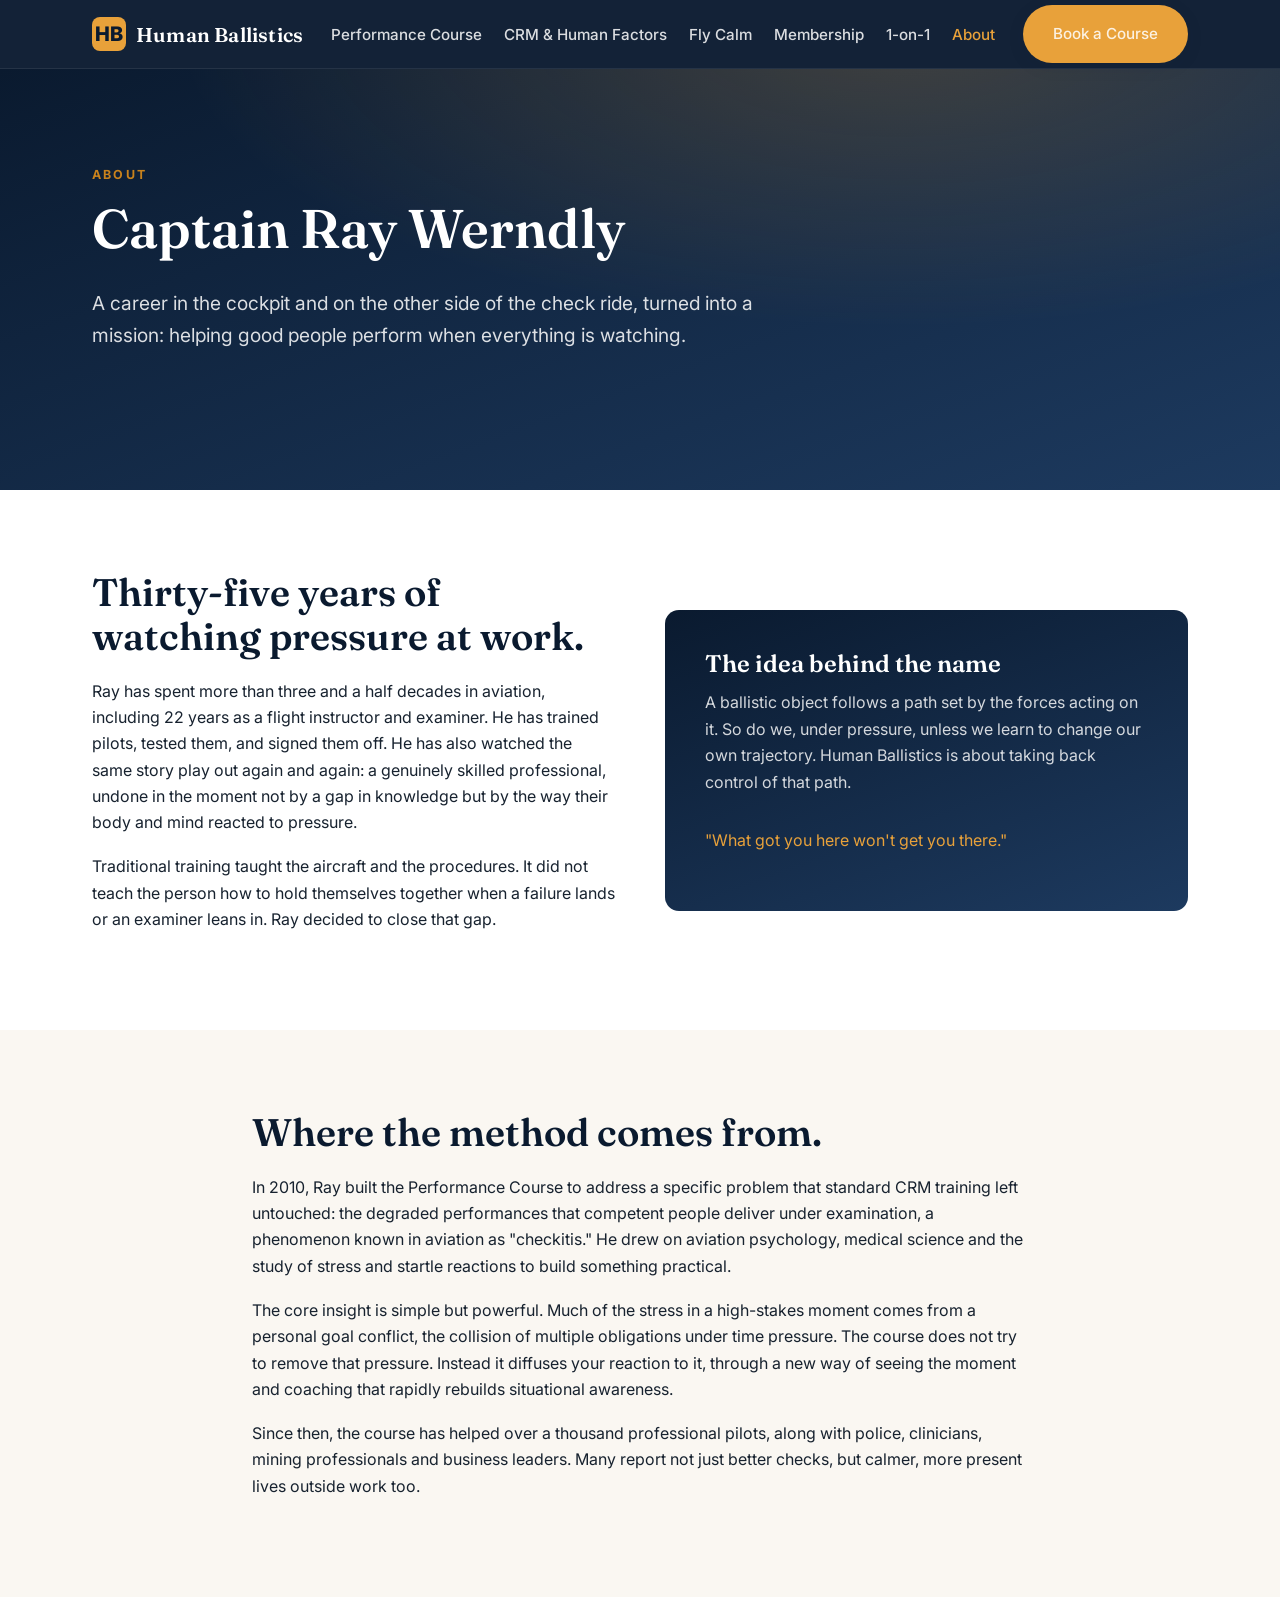
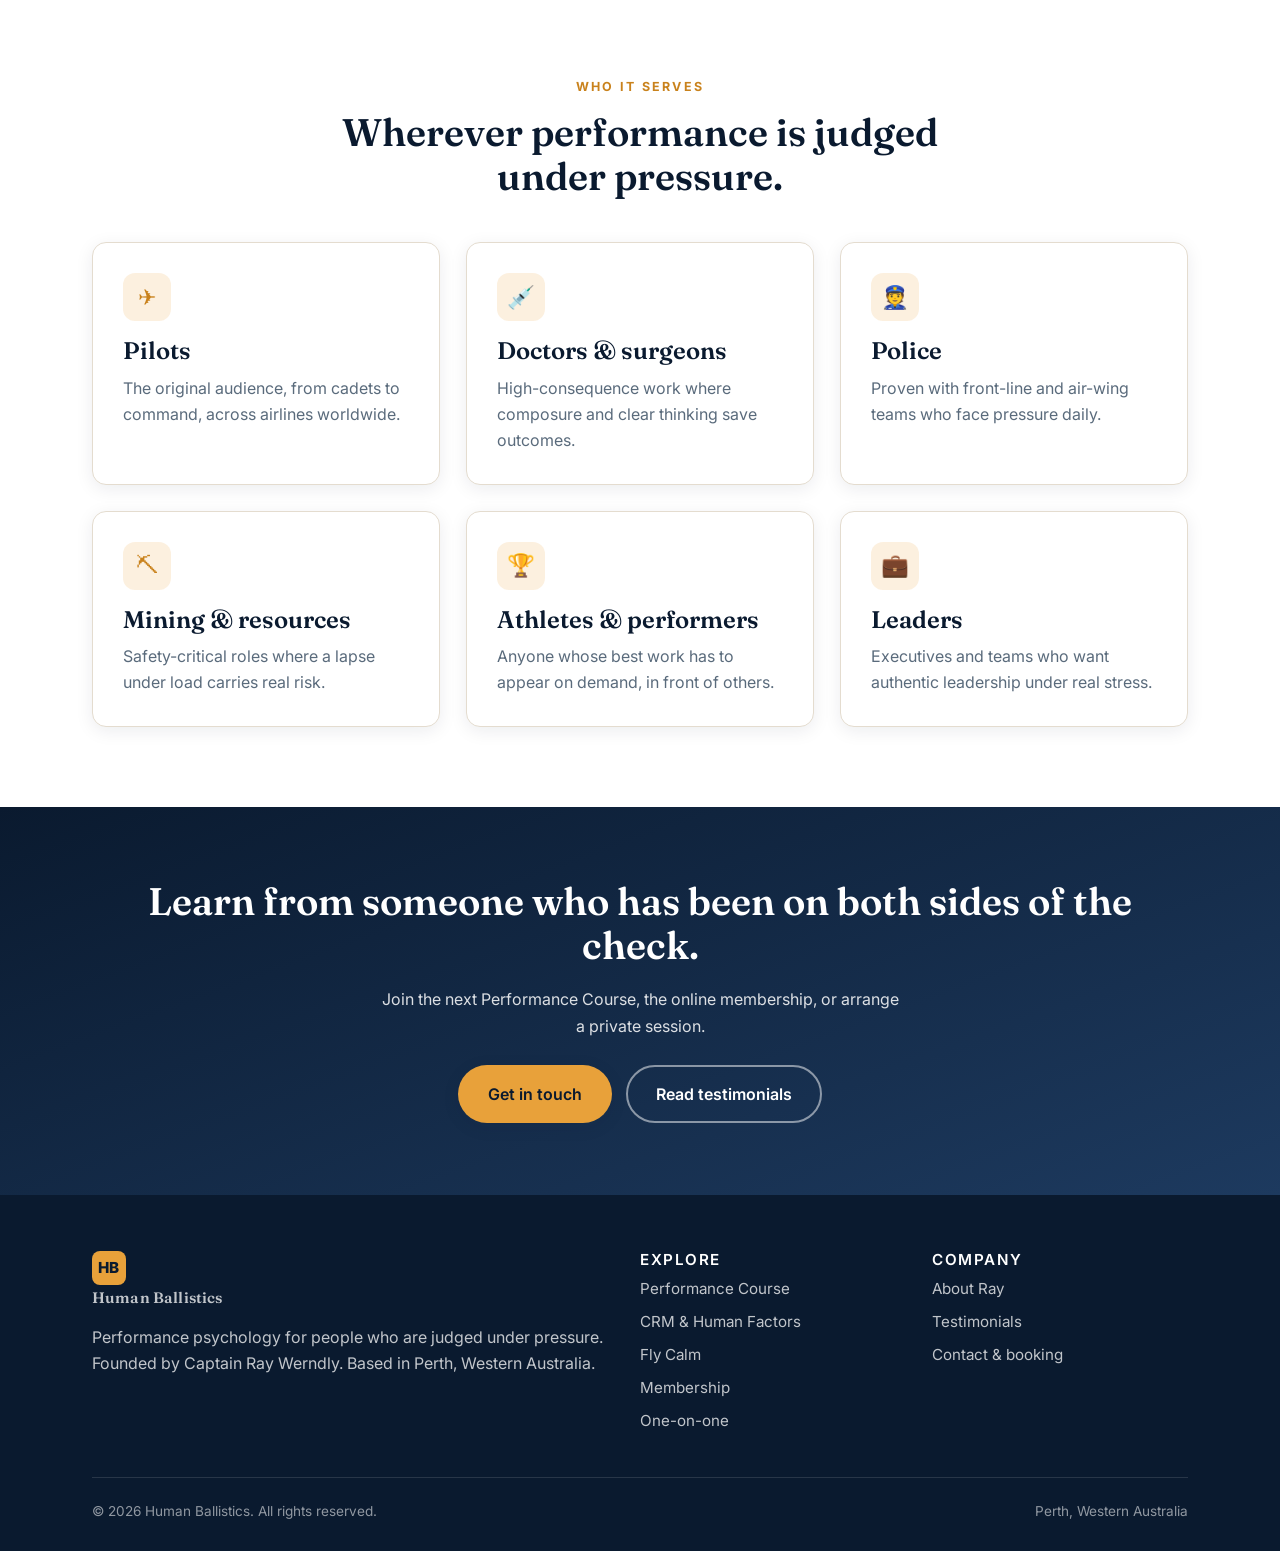
==== about.html @ 611123f1 "Human Ballistics preview site" ====
<!DOCTYPE html>
<html lang="en-AU">
<head>
  <meta charset="UTF-8">
  <meta name="viewport" content="width=device-width, initial-scale=1.0">
  <title>About Captain Ray Werndly | Human Ballistics</title>
  <meta name="description" content="Captain Ray Werndly spent 35 years in aviation, 22 as a flight instructor and examiner. In 2010 he built the Performance Course to help professionals perform under pressure.">
  <link rel="preconnect" href="https://fonts.googleapis.com">
  <link rel="preconnect" href="https://fonts.gstatic.com" crossorigin>
  <link href="https://fonts.googleapis.com/css2?family=Fraunces:opsz,wght@9..144,400;9..144,600&family=Inter:wght@400;500;600;700&display=swap" rel="stylesheet">
  <link rel="stylesheet" href="css/styles.css">
</head>
<body>

  <header class="site-header">
    <div class="container nav">
      <a class="brand" href="index.html"><span class="mark">HB</span> Human Ballistics</a>
      <button class="nav-toggle" aria-label="Menu">&#9776;</button>
      <ul class="nav-links">
        <li><a href="performance-course.html">Performance Course</a></li>
        <li><a href="crm-humanfactors.html">CRM &amp; Human Factors</a></li>
        <li><a href="fly-calm.html">Fly Calm</a></li>
        <li><a href="membership.html">Membership</a></li>
        <li><a href="one-on-one.html">1-on-1</a></li>
        <li><a class="active" href="about.html">About</a></li>
        <li class="nav-cta"><a class="btn btn-primary" href="contact.html">Book a Course</a></li>
      </ul>
    </div>
  </header>

  <section class="hero">
    <div class="container">
      <p class="eyebrow">About</p>
      <h1>Captain Ray Werndly</h1>
      <p class="lead">A career in the cockpit and on the other side of the check ride, turned into a mission: helping good people perform when everything is watching.</p>
    </div>
  </section>

  <section class="section alt">
    <div class="container split">
      <div>
        <h2>Thirty-five years of watching pressure at work.</h2>
        <p>Ray has spent more than three and a half decades in aviation, including 22 years as a flight instructor and examiner. He has trained pilots, tested them, and signed them off. He has also watched the same story play out again and again: a genuinely skilled professional, undone in the moment not by a gap in knowledge but by the way their body and mind reacted to pressure.</p>
        <p>Traditional training taught the aircraft and the procedures. It did not teach the person how to hold themselves together when a failure lands or an examiner leans in. Ray decided to close that gap.</p>
      </div>
      <div class="panel">
        <h3>The idea behind the name</h3>
        <p>A ballistic object follows a path set by the forces acting on it. So do we, under pressure, unless we learn to change our own trajectory. Human Ballistics is about taking back control of that path.</p>
        <p style="color:var(--amber);margin-top:14px">"What got you here won't get you there."</p>
      </div>
    </div>
  </section>

  <section class="section">
    <div class="container" style="max-width:820px">
      <h2>Where the method comes from.</h2>
      <p>In 2010, Ray built the Performance Course to address a specific problem that standard CRM training left untouched: the degraded performances that competent people deliver under examination, a phenomenon known in aviation as "checkitis." He drew on aviation psychology, medical science and the study of stress and startle reactions to build something practical.</p>
      <p>The core insight is simple but powerful. Much of the stress in a high-stakes moment comes from a personal goal conflict, the collision of multiple obligations under time pressure. The course does not try to remove that pressure. Instead it diffuses your reaction to it, through a new way of seeing the moment and coaching that rapidly rebuilds situational awareness.</p>
      <p>Since then, the course has helped over a thousand professional pilots, along with police, clinicians, mining professionals and business leaders. Many report not just better checks, but calmer, more present lives outside work too.</p>
    </div>
  </section>

  <section class="section alt">
    <div class="container">
      <div class="section-head center">
        <p class="eyebrow">Who it serves</p>
        <h2>Wherever performance is judged under pressure.</h2>
      </div>
      <div class="grid grid-3">
        <div class="card"><div class="icon">&#9992;</div><h3>Pilots</h3><p>The original audience, from cadets to command, across airlines worldwide.</p></div>
        <div class="card"><div class="icon">&#128137;</div><h3>Doctors &amp; surgeons</h3><p>High-consequence work where composure and clear thinking save outcomes.</p></div>
        <div class="card"><div class="icon">&#128110;</div><h3>Police</h3><p>Proven with front-line and air-wing teams who face pressure daily.</p></div>
        <div class="card"><div class="icon">&#9935;</div><h3>Mining &amp; resources</h3><p>Safety-critical roles where a lapse under load carries real risk.</p></div>
        <div class="card"><div class="icon">&#127942;</div><h3>Athletes &amp; performers</h3><p>Anyone whose best work has to appear on demand, in front of others.</p></div>
        <div class="card"><div class="icon">&#128188;</div><h3>Leaders</h3><p>Executives and teams who want authentic leadership under real stress.</p></div>
      </div>
    </div>
  </section>

  <section class="cta-band">
    <div class="container">
      <h2>Learn from someone who has been on both sides of the check.</h2>
      <p>Join the next Performance Course, the online membership, or arrange a private session.</p>
      <div class="hero-cta" style="justify-content:center">
        <a class="btn btn-primary" href="contact.html">Get in touch</a>
        <a class="btn btn-ghost" href="testimonials.html">Read testimonials</a>
      </div>
    </div>
  </section>

  <footer class="site-footer">
    <div class="container">
      <div class="footer-grid">
        <div>
          <a class="brand" href="index.html" style="margin-bottom:14px"><span class="mark">HB</span> Human Ballistics</a>
          <p>Performance psychology for people who are judged under pressure. Founded by Captain Ray Werndly. Based in Perth, Western Australia.</p>
        </div>
        <div>
          <h4>Explore</h4>
          <a href="performance-course.html">Performance Course</a>
          <a href="crm-humanfactors.html">CRM &amp; Human Factors</a>
          <a href="fly-calm.html">Fly Calm</a>
          <a href="membership.html">Membership</a>
          <a href="one-on-one.html">One-on-one</a>
        </div>
        <div>
          <h4>Company</h4>
          <a href="about.html">About Ray</a>
          <a href="testimonials.html">Testimonials</a>
          <a href="contact.html">Contact &amp; booking</a>
        </div>
      </div>
      <!-- REBRAND NOTE: when the business is renamed, replace "Human Ballistics" and the "HB" monogram everywhere, and turn the line below into: Formerly Human Ballistics (humanballistics.com). -->
      <div class="footer-bottom">
        <span>&copy; <span class="year">2026</span> Human Ballistics. All rights reserved.</span>
        <span>Perth, Western Australia</span>
      </div>
    </div>
  </footer>

  <script src="js/main.js"></script>
</body>
</html>
---- css/styles.css ----
/* =========================================================
   Human Ballistics - shared stylesheet
   Brand colours, layout, components for all pages.
   To rebrand: change the --brand values in :root below and
   the wordmark text in each page header.
   ========================================================= */

:root {
  /* Brand palette */
  --navy: #0a1a2f;
  --navy-2: #12294a;
  --slate: #1d3a5f;
  --amber: #e8a13a;
  --amber-dark: #c9821c;
  --cream: #faf7f2;
  --ink: #17222f;
  --muted: #5a6b7c;
  --line: #e4dccf;
  --white: #ffffff;

  --maxw: 1140px;
  --radius: 14px;
  --shadow: 0 10px 40px rgba(10, 26, 47, 0.10);
  --shadow-soft: 0 4px 18px rgba(10, 26, 47, 0.08);

  --font-head: "Fraunces", Georgia, "Times New Roman", serif;
  --font-body: "Inter", -apple-system, BlinkMacSystemFont, "Segoe UI", Roboto, Helvetica, Arial, sans-serif;
}

* { box-sizing: border-box; }

html { scroll-behavior: smooth; }

body {
  margin: 0;
  font-family: var(--font-body);
  color: var(--ink);
  background: var(--cream);
  line-height: 1.65;
  -webkit-font-smoothing: antialiased;
}

h1, h2, h3, h4 {
  font-family: var(--font-head);
  font-weight: 600;
  line-height: 1.15;
  color: var(--navy);
  margin: 0 0 0.5em;
}

h1 { font-size: clamp(2.1rem, 5vw, 3.4rem); }
h2 { font-size: clamp(1.6rem, 3.4vw, 2.4rem); }
h3 { font-size: clamp(1.2rem, 2.2vw, 1.5rem); }

p { margin: 0 0 1.1em; }

a { color: var(--amber-dark); text-decoration: none; }
a:hover { text-decoration: underline; }

img { max-width: 100%; display: block; }

.container {
  width: 100%;
  max-width: var(--maxw);
  margin: 0 auto;
  padding: 0 22px;
}

.eyebrow {
  text-transform: uppercase;
  letter-spacing: 0.18em;
  font-size: 0.78rem;
  font-weight: 700;
  color: var(--amber-dark);
  margin-bottom: 0.8rem;
}

/* ---------- Buttons ---------- */
.btn {
  display: inline-block;
  padding: 14px 28px;
  border-radius: 999px;
  font-weight: 600;
  font-size: 1rem;
  cursor: pointer;
  border: 2px solid transparent;
  transition: transform 0.15s ease, box-shadow 0.15s ease, background 0.15s ease;
  text-decoration: none;
}
.btn:hover { text-decoration: none; transform: translateY(-2px); }
.btn-primary { background: var(--amber); color: var(--navy); box-shadow: var(--shadow-soft); }
.btn-primary:hover { background: var(--amber-dark); color: var(--white); }
.btn-ghost { background: transparent; color: var(--white); border-color: rgba(255,255,255,0.5); }
.btn-ghost:hover { background: rgba(255,255,255,0.12); }
.btn-dark { background: var(--navy); color: var(--white); }
.btn-dark:hover { background: var(--navy-2); color: var(--white); }

/* ---------- Header / nav ---------- */
.site-header {
  position: sticky;
  top: 0;
  z-index: 50;
  background: rgba(10, 26, 47, 0.96);
  backdrop-filter: blur(8px);
  color: var(--white);
  border-bottom: 1px solid rgba(255,255,255,0.08);
}
.nav {
  display: flex;
  align-items: center;
  justify-content: space-between;
  height: 68px;
}
.brand {
  display: flex;
  align-items: center;
  gap: 10px;
  color: var(--white);
  font-family: var(--font-head);
  font-weight: 600;
  font-size: 1.25rem;
  letter-spacing: 0.01em;
}
.brand:hover { text-decoration: none; }
.brand .mark {
  width: 34px; height: 34px;
  display: grid; place-items: center;
  border-radius: 8px;
  background: var(--amber);
  color: var(--navy);
  font-weight: 800;
  font-family: var(--font-body);
}
.nav-links {
  display: flex;
  align-items: center;
  gap: 22px;
  list-style: none;
  margin: 0; padding: 0;
}
.nav-links a {
  color: rgba(255,255,255,0.85);
  font-size: 0.95rem;
  font-weight: 500;
}
.nav-links a:hover { color: var(--white); text-decoration: none; }
.nav-links a.active { color: var(--amber); }
.nav-cta { margin-left: 6px; }

.nav-toggle {
  display: none;
  background: none;
  border: 0;
  color: var(--white);
  font-size: 1.6rem;
  cursor: pointer;
}

/* ---------- Hero ---------- */
.hero {
  background:
    radial-gradient(1200px 500px at 70% -10%, rgba(232,161,58,0.22), transparent 60%),
    linear-gradient(160deg, var(--navy) 0%, var(--slate) 100%);
  color: var(--white);
  padding: 96px 0 104px;
  position: relative;
  overflow: hidden;
}
.hero h1 { color: var(--white); max-width: 15ch; }
.hero .lead {
  font-size: 1.2rem;
  color: rgba(255,255,255,0.85);
  max-width: 56ch;
  margin-bottom: 1.8em;
}
.hero-cta { display: flex; gap: 14px; flex-wrap: wrap; }
.hero-stats {
  display: flex;
  gap: 40px;
  margin-top: 56px;
  flex-wrap: wrap;
}
.hero-stats .stat strong {
  display: block;
  font-family: var(--font-head);
  font-size: 2.2rem;
  color: var(--amber);
}
.hero-stats .stat span { color: rgba(255,255,255,0.75); font-size: 0.95rem; }

/* ---------- Sections ---------- */
.section { padding: 80px 0; }
.section-tight { padding: 56px 0; }
.section.alt { background: var(--white); }
.section-head { max-width: 62ch; margin-bottom: 44px; }
.section-head.center { margin-left: auto; margin-right: auto; text-align: center; }

/* ---------- Cards / grid ---------- */
.grid { display: grid; gap: 26px; }
.grid-3 { grid-template-columns: repeat(3, 1fr); }
.grid-2 { grid-template-columns: repeat(2, 1fr); }

.card {
  background: var(--white);
  border: 1px solid var(--line);
  border-radius: var(--radius);
  padding: 30px;
  box-shadow: var(--shadow-soft);
  transition: transform 0.18s ease, box-shadow 0.18s ease;
}
.card:hover { transform: translateY(-4px); box-shadow: var(--shadow); }
.card .icon {
  width: 48px; height: 48px;
  border-radius: 12px;
  background: rgba(232,161,58,0.16);
  color: var(--amber-dark);
  display: grid; place-items: center;
  font-size: 1.4rem;
  margin-bottom: 16px;
}
.card h3 { margin-bottom: 0.4em; }
.card p { color: var(--muted); margin-bottom: 0; }

/* Price cards */
.price-card { display: flex; flex-direction: column; }
.price-card .price {
  font-family: var(--font-head);
  font-size: 2.2rem;
  color: var(--navy);
  margin: 6px 0 2px;
}
.price-card .price small { font-size: 0.9rem; color: var(--muted); font-family: var(--font-body); }
.price-card ul { list-style: none; padding: 0; margin: 18px 0 24px; }
.price-card li { padding: 7px 0 7px 28px; position: relative; color: var(--ink); }
.price-card li::before {
  content: "\2713";
  position: absolute; left: 0; top: 7px;
  color: var(--amber-dark); font-weight: 700;
}
.price-card .btn { margin-top: auto; text-align: center; }
.price-card.featured { border-color: var(--amber); box-shadow: var(--shadow); position: relative; }
.badge-pop {
  position: absolute; top: -13px; right: 22px;
  background: var(--amber); color: var(--navy);
  font-size: 0.72rem; font-weight: 700; letter-spacing: 0.08em;
  text-transform: uppercase;
  padding: 5px 12px; border-radius: 999px;
}

/* ---------- Split feature ---------- */
.split { display: grid; grid-template-columns: 1fr 1fr; gap: 50px; align-items: center; }
.split .panel {
  background: linear-gradient(160deg, var(--navy) 0%, var(--slate) 100%);
  color: var(--white); border-radius: var(--radius); padding: 40px;
  min-height: 260px; display: flex; flex-direction: column; justify-content: center;
}
.split .panel h3 { color: var(--white); }
.split .panel p { color: rgba(255,255,255,0.82); }

/* ---------- Testimonials ---------- */
.quote-grid { columns: 3; column-gap: 26px; }
.quote {
  break-inside: avoid;
  background: var(--white);
  border: 1px solid var(--line);
  border-left: 4px solid var(--amber);
  border-radius: 10px;
  padding: 22px 24px;
  margin-bottom: 26px;
  box-shadow: var(--shadow-soft);
}
.quote p { font-size: 1rem; color: var(--ink); margin-bottom: 12px; }
.quote .who { font-size: 0.85rem; color: var(--amber-dark); font-weight: 600; }

/* ---------- Steps ---------- */
.steps { counter-reset: step; display: grid; gap: 20px; }
.step { display: flex; gap: 18px; align-items: flex-start; }
.step .num {
  counter-increment: step;
  flex: 0 0 auto;
  width: 40px; height: 40px; border-radius: 50%;
  background: var(--navy); color: var(--white);
  display: grid; place-items: center; font-weight: 700;
}
.step .num::before { content: counter(step); }
.step h4 { margin-bottom: 0.2em; }
.step p { color: var(--muted); margin-bottom: 0; }

/* ---------- CTA band ---------- */
.cta-band {
  background: linear-gradient(160deg, var(--navy) 0%, var(--slate) 100%);
  color: var(--white); text-align: center; padding: 72px 0;
}
.cta-band h2 { color: var(--white); }
.cta-band p { color: rgba(255,255,255,0.85); max-width: 52ch; margin: 0 auto 1.6em; }

/* ---------- FAQ ---------- */
.faq details {
  background: var(--white); border: 1px solid var(--line);
  border-radius: 10px; padding: 4px 22px; margin-bottom: 14px;
}
.faq summary {
  cursor: pointer; font-weight: 600; color: var(--navy);
  padding: 16px 0; list-style: none;
}
.faq summary::-webkit-details-marker { display: none; }
.faq summary::after { content: "+"; float: right; color: var(--amber-dark); font-size: 1.3rem; }
.faq details[open] summary::after { content: "\2212"; }
.faq details p { color: var(--muted); padding-bottom: 8px; }

/* ---------- Footer ---------- */
.site-footer {
  background: var(--navy); color: rgba(255,255,255,0.75);
  padding: 56px 0 28px; margin-top: 0;
}
.footer-grid { display: grid; grid-template-columns: 2fr 1fr 1fr; gap: 36px; }
.site-footer h4 { color: var(--white); font-family: var(--font-body); font-size: 0.95rem; text-transform: uppercase; letter-spacing: 0.1em; }
.site-footer a { color: rgba(255,255,255,0.75); display: block; margin-bottom: 8px; font-size: 0.95rem; }
.site-footer a:hover { color: var(--amber); text-decoration: none; }
.footer-bottom {
  border-top: 1px solid rgba(255,255,255,0.12);
  margin-top: 36px; padding-top: 22px;
  display: flex; justify-content: space-between; flex-wrap: wrap; gap: 10px;
  font-size: 0.85rem; color: rgba(255,255,255,0.55);
}

/* ---------- Utility ---------- */
.center { text-align: center; }
.mt-0 { margin-top: 0; }
.lead { font-size: 1.15rem; color: var(--muted); }
.pill {
  display: inline-block; padding: 5px 14px; border-radius: 999px;
  background: rgba(232,161,58,0.16); color: var(--amber-dark);
  font-size: 0.8rem; font-weight: 600; margin-bottom: 12px;
}
.note {
  background: rgba(232,161,58,0.10);
  border: 1px solid rgba(232,161,58,0.35);
  border-radius: 10px; padding: 16px 20px; color: var(--ink);
}

/* ---------- Responsive ---------- */
@media (max-width: 900px) {
  .grid-3 { grid-template-columns: 1fr; }
  .grid-2 { grid-template-columns: 1fr; }
  .split { grid-template-columns: 1fr; }
  .quote-grid { columns: 2; }
  .footer-grid { grid-template-columns: 1fr 1fr; }
  .nav-links {
    display: none;
    position: absolute; top: 68px; left: 0; right: 0;
    flex-direction: column; align-items: flex-start;
    background: var(--navy); padding: 18px 22px; gap: 16px;
    border-bottom: 1px solid rgba(255,255,255,0.1);
  }
  .nav-links.open { display: flex; }
  .nav-toggle { display: block; }
  .hero-stats { gap: 28px; }
}
@media (max-width: 560px) {
  .quote-grid { columns: 1; }
  .footer-grid { grid-template-columns: 1fr; }
  .hero { padding: 68px 0 76px; }
  .section { padding: 56px 0; }
}
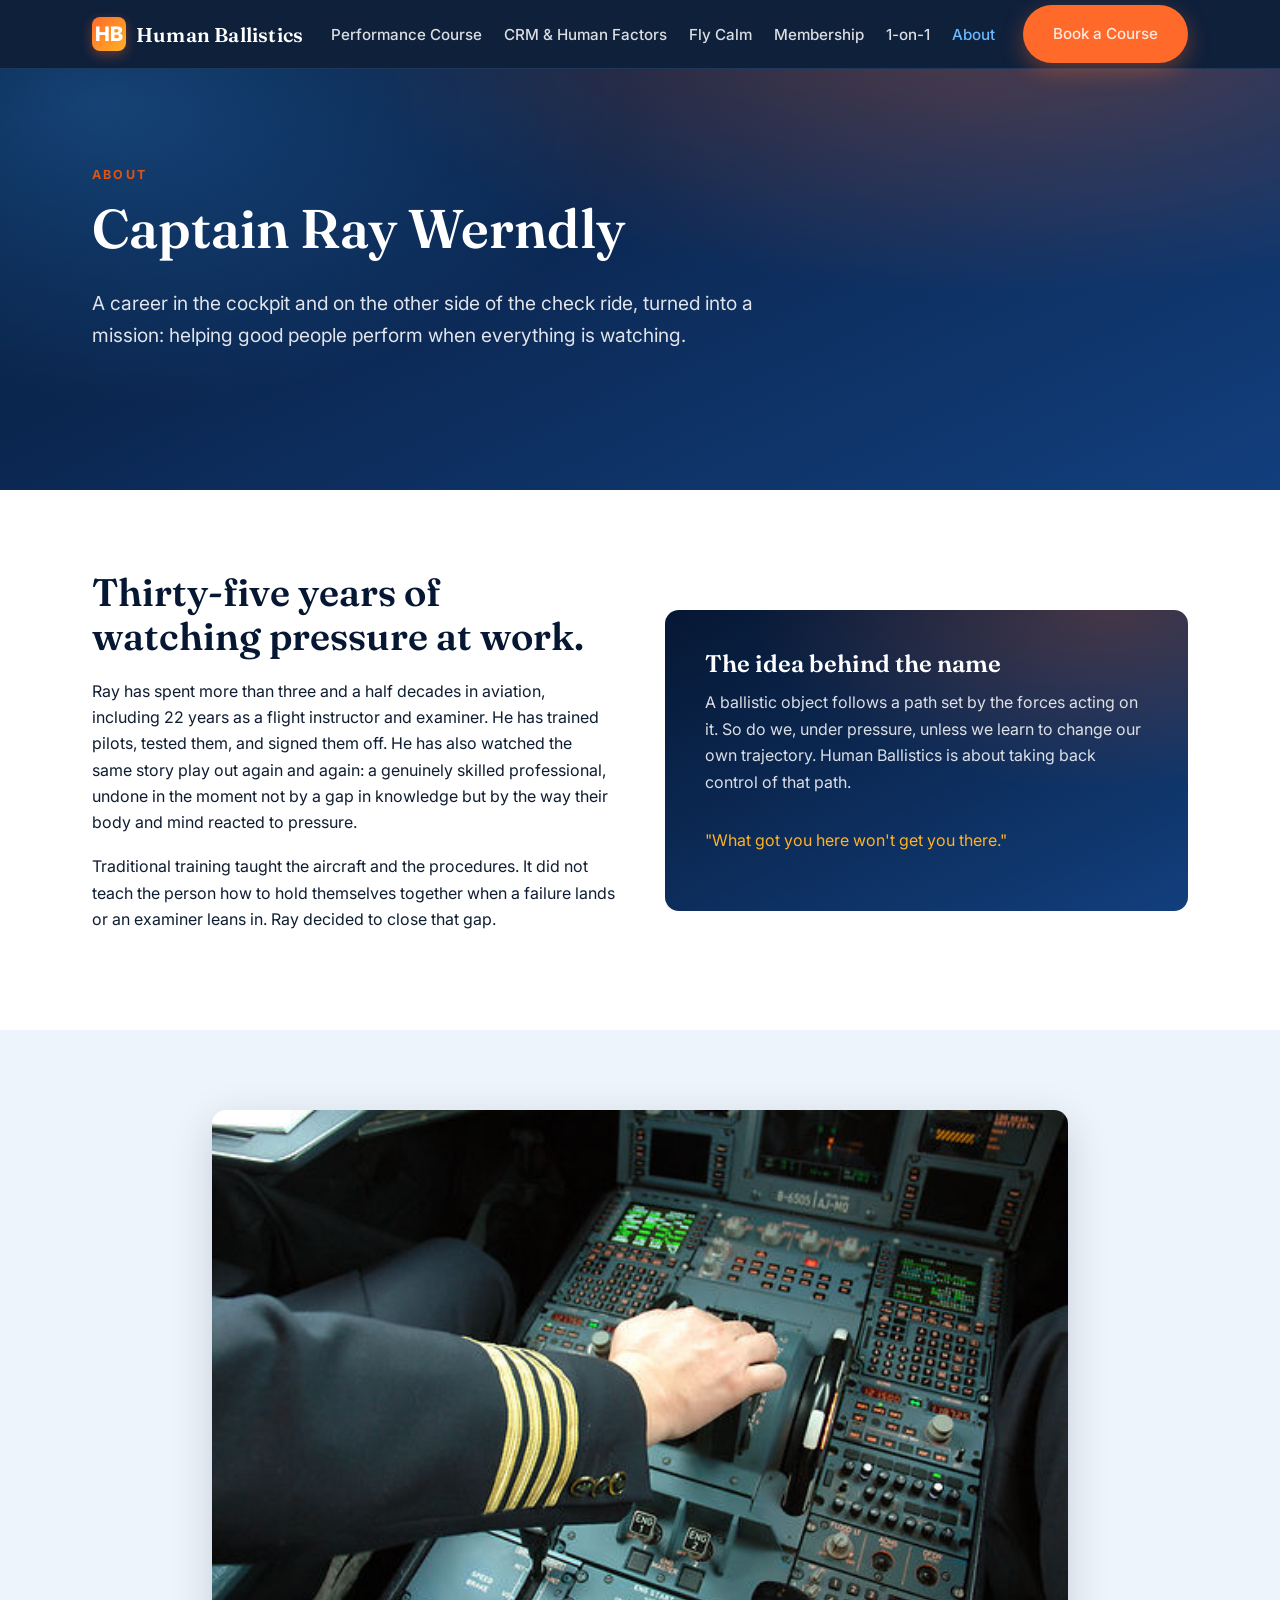
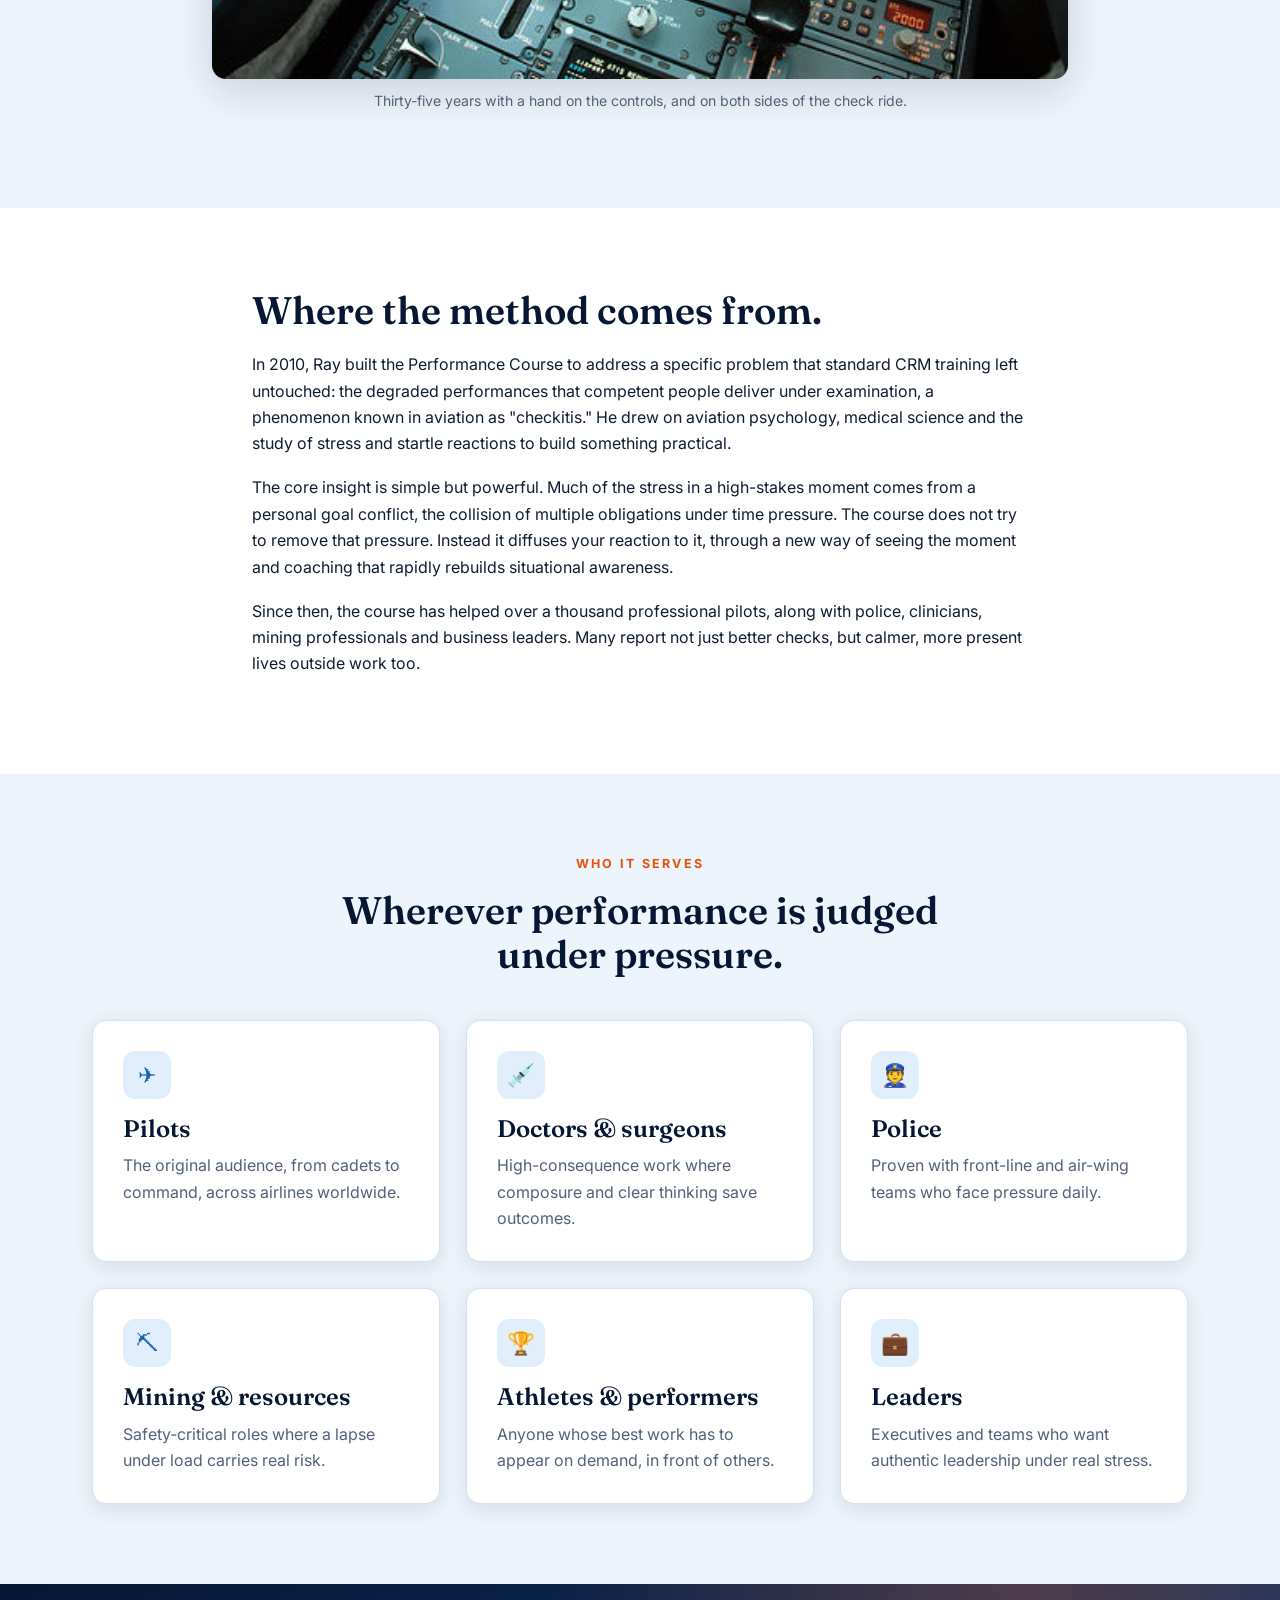
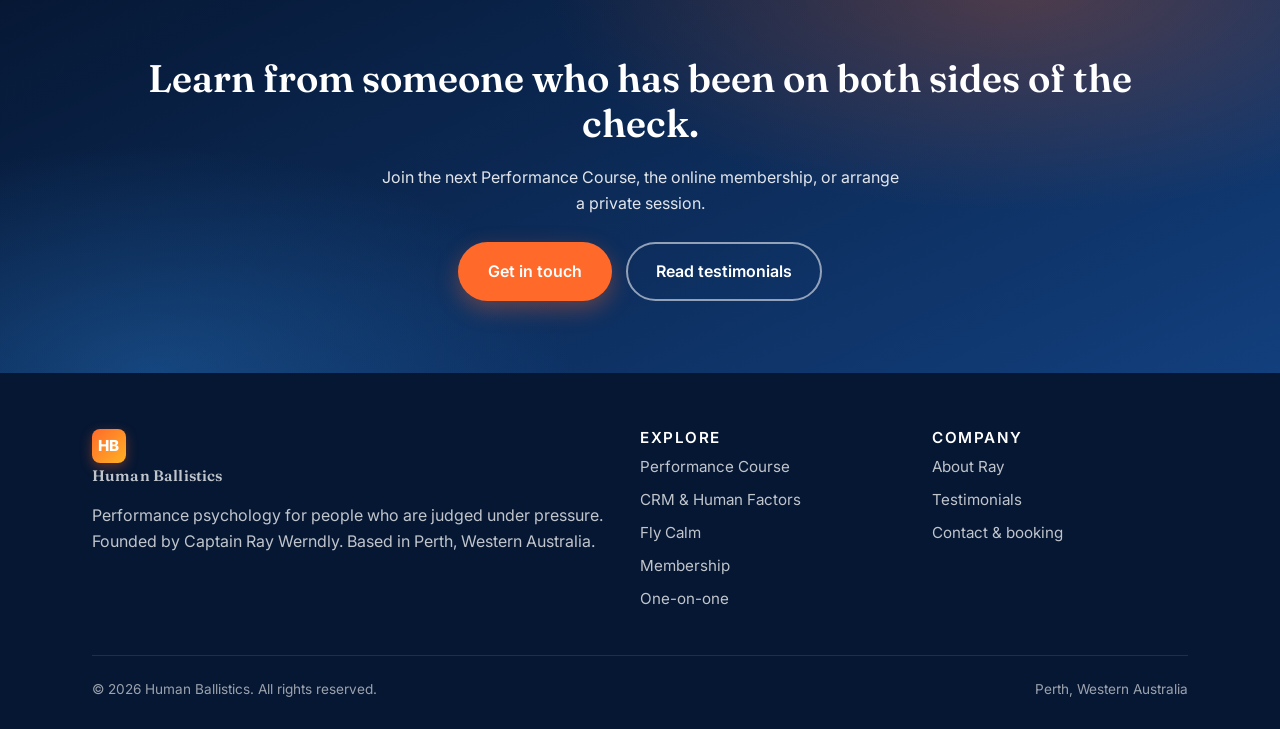
==== commit 43effa8d: "Bring in original site photos: dusk cockpit hero, performance curve, throttle, Fly Calm, AU/NZ flags" ====
--- a/about.html
+++ b/about.html
@@ -52,6 +52,13 @@
   </section>
 
   <section class="section">
+    <div class="container" style="max-width:900px">
+      <img class="figure-img" src="assets/cockpit-throttle.jpg" alt="A captain's hand, four gold stripes on the sleeve, on the thrust levers of an airliner flight deck.">
+      <p class="figure-cap">Thirty-five years with a hand on the controls, and on both sides of the check ride.</p>
+    </div>
+  </section>
+
+  <section class="section alt">
     <div class="container" style="max-width:820px">
       <h2>Where the method comes from.</h2>
       <p>In 2010, Ray built the Performance Course to address a specific problem that standard CRM training left untouched: the degraded performances that competent people deliver under examination, a phenomenon known in aviation as "checkitis." He drew on aviation psychology, medical science and the study of stress and startle reactions to build something practical.</p>
@@ -60,7 +67,7 @@
     </div>
   </section>
 
-  <section class="section alt">
+  <section class="section">
     <div class="container">
       <div class="section-head center">
         <p class="eyebrow">Who it serves</p>
--- a/css/styles.css
+++ b/css/styles.css
@@ -1,27 +1,44 @@
 /* =========================================================
    Human Ballistics - shared stylesheet
-   Brand colours, layout, components for all pages.
-   To rebrand: change the --brand values in :root below and
+   "Flight deck at dusk" aviation palette, sales-forward.
+   Deep sky-blue gradients + sunset glow, with a punchy
+   sunset-orange call-to-action colour.
+   To rebrand: change the palette values in :root below and
    the wordmark text in each page header.
    ========================================================= */
 
 :root {
-  /* Brand palette */
-  --navy: #0a1a2f;
-  --navy-2: #12294a;
-  --slate: #1d3a5f;
-  --amber: #e8a13a;
-  --amber-dark: #c9821c;
-  --cream: #faf7f2;
-  --ink: #17222f;
-  --muted: #5a6b7c;
-  --line: #e4dccf;
+  /* Deep sky (backgrounds, headers, gradients) */
+  --navy: #061733;
+  --navy-2: #0c2a57;
+  --slate: #123f7d;
+
+  /* Sky blue (aviation accent) */
+  --sky: #2f90ea;
+  --sky-light: #6bb8ff;
+  --sky-dark: #1663b3;
+
+  /* Sunset orange (the sales / call-to-action colour) */
+  --accent: #ff6a2b;
+  --accent-dark: #e2530f;
+
+  /* Instrument amber (numbers, highlights). --amber kept as an
+     alias so any older references still resolve. */
+  --gold: #ffb224;
+  --gold-dark: #d98a00;
+  --amber: #ffb224;
+  --amber-dark: #d98a00;
+
+  --cream: #eef4fb;
+  --ink: #0f1d31;
+  --muted: #536178;
+  --line: #d5e1f0;
   --white: #ffffff;
 
   --maxw: 1140px;
   --radius: 14px;
-  --shadow: 0 10px 40px rgba(10, 26, 47, 0.10);
-  --shadow-soft: 0 4px 18px rgba(10, 26, 47, 0.08);
+  --shadow: 0 12px 42px rgba(6, 23, 51, 0.16);
+  --shadow-soft: 0 5px 20px rgba(6, 23, 51, 0.10);
 
   --font-head: "Fraunces", Georgia, "Times New Roman", serif;
   --font-body: "Inter", -apple-system, BlinkMacSystemFont, "Segoe UI", Roboto, Helvetica, Arial, sans-serif;
@@ -54,7 +71,7 @@
 
 p { margin: 0 0 1.1em; }
 
-a { color: var(--amber-dark); text-decoration: none; }
+a { color: var(--sky-dark); text-decoration: none; }
 a:hover { text-decoration: underline; }
 
 img { max-width: 100%; display: block; }
@@ -71,7 +88,7 @@
   letter-spacing: 0.18em;
   font-size: 0.78rem;
   font-weight: 700;
-  color: var(--amber-dark);
+  color: var(--accent-dark);
   margin-bottom: 0.8rem;
 }
 
@@ -88,22 +105,26 @@
   text-decoration: none;
 }
 .btn:hover { text-decoration: none; transform: translateY(-2px); }
-.btn-primary { background: var(--amber); color: var(--navy); box-shadow: var(--shadow-soft); }
-.btn-primary:hover { background: var(--amber-dark); color: var(--white); }
-.btn-ghost { background: transparent; color: var(--white); border-color: rgba(255,255,255,0.5); }
-.btn-ghost:hover { background: rgba(255,255,255,0.12); }
-.btn-dark { background: var(--navy); color: var(--white); }
-.btn-dark:hover { background: var(--navy-2); color: var(--white); }
+.btn-primary {
+  background: var(--accent);
+  color: var(--white);
+  box-shadow: 0 8px 22px rgba(255, 106, 43, 0.34);
+}
+.btn-primary:hover { background: var(--accent-dark); color: var(--white); box-shadow: 0 10px 26px rgba(255, 106, 43, 0.42); }
+.btn-ghost { background: transparent; color: var(--white); border-color: rgba(255,255,255,0.55); }
+.btn-ghost:hover { background: rgba(255,255,255,0.14); }
+.btn-dark { background: var(--sky); color: var(--white); }
+.btn-dark:hover { background: var(--sky-dark); color: var(--white); }
 
 /* ---------- Header / nav ---------- */
 .site-header {
   position: sticky;
   top: 0;
   z-index: 50;
-  background: rgba(10, 26, 47, 0.96);
+  background: rgba(6, 23, 51, 0.96);
   backdrop-filter: blur(8px);
   color: var(--white);
-  border-bottom: 1px solid rgba(255,255,255,0.08);
+  border-bottom: 1px solid rgba(107,184,255,0.16);
 }
 .nav {
   display: flex;
@@ -126,10 +147,11 @@
   width: 34px; height: 34px;
   display: grid; place-items: center;
   border-radius: 8px;
-  background: var(--amber);
-  color: var(--navy);
+  background: linear-gradient(135deg, var(--accent) 0%, var(--gold) 100%);
+  color: var(--white);
   font-weight: 800;
   font-family: var(--font-body);
+  box-shadow: 0 4px 12px rgba(255,106,43,0.35);
 }
 .nav-links {
   display: flex;
@@ -144,7 +166,7 @@
   font-weight: 500;
 }
 .nav-links a:hover { color: var(--white); text-decoration: none; }
-.nav-links a.active { color: var(--amber); }
+.nav-links a.active { color: var(--sky-light); }
 .nav-cta { margin-left: 6px; }
 
 .nav-toggle {
@@ -159,8 +181,9 @@
 /* ---------- Hero ---------- */
 .hero {
   background:
-    radial-gradient(1200px 500px at 70% -10%, rgba(232,161,58,0.22), transparent 60%),
-    linear-gradient(160deg, var(--navy) 0%, var(--slate) 100%);
+    radial-gradient(1100px 480px at 78% -15%, rgba(255,106,43,0.30), transparent 60%),
+    radial-gradient(900px 520px at 8% 8%, rgba(47,144,234,0.34), transparent 58%),
+    linear-gradient(155deg, var(--navy) 0%, var(--navy-2) 46%, var(--slate) 100%);
   color: var(--white);
   padding: 96px 0 104px;
   position: relative;
@@ -169,7 +192,7 @@
 .hero h1 { color: var(--white); max-width: 15ch; }
 .hero .lead {
   font-size: 1.2rem;
-  color: rgba(255,255,255,0.85);
+  color: rgba(255,255,255,0.88);
   max-width: 56ch;
   margin-bottom: 1.8em;
 }
@@ -184,9 +207,9 @@
   display: block;
   font-family: var(--font-head);
   font-size: 2.2rem;
-  color: var(--amber);
-}
-.hero-stats .stat span { color: rgba(255,255,255,0.75); font-size: 0.95rem; }
+  color: var(--gold);
+}
+.hero-stats .stat span { color: rgba(255,255,255,0.78); font-size: 0.95rem; }
 
 /* ---------- Sections ---------- */
 .section { padding: 80px 0; }
@@ -212,8 +235,8 @@
 .card .icon {
   width: 48px; height: 48px;
   border-radius: 12px;
-  background: rgba(232,161,58,0.16);
-  color: var(--amber-dark);
+  background: rgba(47,144,234,0.14);
+  color: var(--sky-dark);
   display: grid; place-items: center;
   font-size: 1.4rem;
   margin-bottom: 16px;
@@ -235,27 +258,30 @@
 .price-card li::before {
   content: "\2713";
   position: absolute; left: 0; top: 7px;
-  color: var(--amber-dark); font-weight: 700;
+  color: var(--accent); font-weight: 700;
 }
 .price-card .btn { margin-top: auto; text-align: center; }
-.price-card.featured { border-color: var(--amber); box-shadow: var(--shadow); position: relative; }
+.price-card.featured { border-color: var(--accent); border-width: 2px; box-shadow: var(--shadow); position: relative; }
 .badge-pop {
   position: absolute; top: -13px; right: 22px;
-  background: var(--amber); color: var(--navy);
+  background: var(--accent); color: var(--white);
   font-size: 0.72rem; font-weight: 700; letter-spacing: 0.08em;
   text-transform: uppercase;
   padding: 5px 12px; border-radius: 999px;
+  box-shadow: 0 4px 12px rgba(255,106,43,0.35);
 }
 
 /* ---------- Split feature ---------- */
 .split { display: grid; grid-template-columns: 1fr 1fr; gap: 50px; align-items: center; }
 .split .panel {
-  background: linear-gradient(160deg, var(--navy) 0%, var(--slate) 100%);
+  background:
+    radial-gradient(600px 300px at 85% 0%, rgba(255,106,43,0.24), transparent 60%),
+    linear-gradient(155deg, var(--navy) 0%, var(--slate) 100%);
   color: var(--white); border-radius: var(--radius); padding: 40px;
   min-height: 260px; display: flex; flex-direction: column; justify-content: center;
 }
 .split .panel h3 { color: var(--white); }
-.split .panel p { color: rgba(255,255,255,0.82); }
+.split .panel p { color: rgba(255,255,255,0.85); }
 
 /* ---------- Testimonials ---------- */
 .quote-grid { columns: 3; column-gap: 26px; }
@@ -263,14 +289,14 @@
   break-inside: avoid;
   background: var(--white);
   border: 1px solid var(--line);
-  border-left: 4px solid var(--amber);
+  border-left: 4px solid var(--sky);
   border-radius: 10px;
   padding: 22px 24px;
   margin-bottom: 26px;
   box-shadow: var(--shadow-soft);
 }
 .quote p { font-size: 1rem; color: var(--ink); margin-bottom: 12px; }
-.quote .who { font-size: 0.85rem; color: var(--amber-dark); font-weight: 600; }
+.quote .who { font-size: 0.85rem; color: var(--sky-dark); font-weight: 600; }
 
 /* ---------- Steps ---------- */
 .steps { counter-reset: step; display: grid; gap: 20px; }
@@ -279,7 +305,8 @@
   counter-increment: step;
   flex: 0 0 auto;
   width: 40px; height: 40px; border-radius: 50%;
-  background: var(--navy); color: var(--white);
+  background: linear-gradient(135deg, var(--sky) 0%, var(--slate) 100%);
+  color: var(--white);
   display: grid; place-items: center; font-weight: 700;
 }
 .step .num::before { content: counter(step); }
@@ -288,11 +315,14 @@
 
 /* ---------- CTA band ---------- */
 .cta-band {
-  background: linear-gradient(160deg, var(--navy) 0%, var(--slate) 100%);
+  background:
+    radial-gradient(800px 380px at 80% 0%, rgba(255,106,43,0.28), transparent 60%),
+    radial-gradient(700px 380px at 12% 100%, rgba(47,144,234,0.28), transparent 60%),
+    linear-gradient(155deg, var(--navy) 0%, var(--slate) 100%);
   color: var(--white); text-align: center; padding: 72px 0;
 }
 .cta-band h2 { color: var(--white); }
-.cta-band p { color: rgba(255,255,255,0.85); max-width: 52ch; margin: 0 auto 1.6em; }
+.cta-band p { color: rgba(255,255,255,0.88); max-width: 52ch; margin: 0 auto 1.6em; }
 
 /* ---------- FAQ ---------- */
 .faq details {
@@ -304,7 +334,7 @@
   padding: 16px 0; list-style: none;
 }
 .faq summary::-webkit-details-marker { display: none; }
-.faq summary::after { content: "+"; float: right; color: var(--amber-dark); font-size: 1.3rem; }
+.faq summary::after { content: "+"; float: right; color: var(--accent-dark); font-size: 1.3rem; }
 .faq details[open] summary::after { content: "\2212"; }
 .faq details p { color: var(--muted); padding-bottom: 8px; }
 
@@ -316,12 +346,12 @@
 .footer-grid { display: grid; grid-template-columns: 2fr 1fr 1fr; gap: 36px; }
 .site-footer h4 { color: var(--white); font-family: var(--font-body); font-size: 0.95rem; text-transform: uppercase; letter-spacing: 0.1em; }
 .site-footer a { color: rgba(255,255,255,0.75); display: block; margin-bottom: 8px; font-size: 0.95rem; }
-.site-footer a:hover { color: var(--amber); text-decoration: none; }
+.site-footer a:hover { color: var(--sky-light); text-decoration: none; }
 .footer-bottom {
-  border-top: 1px solid rgba(255,255,255,0.12);
+  border-top: 1px solid rgba(107,184,255,0.16);
   margin-top: 36px; padding-top: 22px;
   display: flex; justify-content: space-between; flex-wrap: wrap; gap: 10px;
-  font-size: 0.85rem; color: rgba(255,255,255,0.55);
+  font-size: 0.85rem; color: rgba(255,255,255,0.6);
 }
 
 /* ---------- Utility ---------- */
@@ -330,13 +360,54 @@
 .lead { font-size: 1.15rem; color: var(--muted); }
 .pill {
   display: inline-block; padding: 5px 14px; border-radius: 999px;
-  background: rgba(232,161,58,0.16); color: var(--amber-dark);
+  background: rgba(47,144,234,0.14); color: var(--sky-dark);
   font-size: 0.8rem; font-weight: 600; margin-bottom: 12px;
 }
 .note {
-  background: rgba(232,161,58,0.10);
-  border: 1px solid rgba(232,161,58,0.35);
+  background: rgba(255,178,36,0.12);
+  border: 1px solid rgba(255,178,36,0.42);
   border-radius: 10px; padding: 16px 20px; color: var(--ink);
+}
+
+/* ---------- Photo hero (real cockpit-at-dusk image behind the gradient) ---------- */
+.hero--photo {
+  background:
+    radial-gradient(1100px 480px at 80% -12%, rgba(255,106,43,0.32), transparent 60%),
+    linear-gradient(155deg, rgba(6,23,51,0.90) 0%, rgba(10,32,66,0.82) 48%, rgba(16,52,104,0.72) 100%),
+    url("../assets/hero-cockpit-dusk.jpg");
+  background-size: auto, auto, cover;
+  background-position: center, center, center 38%;
+  background-repeat: no-repeat;
+}
+
+/* ---------- Images ---------- */
+.figure-img {
+  width: 100%;
+  border-radius: var(--radius);
+  box-shadow: var(--shadow);
+  display: block;
+}
+.figure-cap {
+  font-size: 0.88rem;
+  color: var(--muted);
+  margin-top: 10px;
+  text-align: center;
+}
+/* Dark frame for diagrams that have a black background (e.g. the performance curve) */
+.figure-dark {
+  background: linear-gradient(160deg, var(--navy) 0%, var(--slate) 100%);
+  border-radius: var(--radius);
+  padding: 22px;
+  box-shadow: var(--shadow);
+}
+.figure-dark img { width: 100%; border-radius: 8px; display: block; }
+.media-round { border-radius: var(--radius); box-shadow: var(--shadow); width: 100%; object-fit: cover; }
+
+/* Small country flag next to a heading */
+.flag {
+  width: 26px; height: auto; border-radius: 4px;
+  vertical-align: middle; margin-right: 9px;
+  box-shadow: 0 1px 3px rgba(6,23,51,0.25);
 }
 
 /* ---------- Responsive ---------- */
@@ -351,7 +422,7 @@
     position: absolute; top: 68px; left: 0; right: 0;
     flex-direction: column; align-items: flex-start;
     background: var(--navy); padding: 18px 22px; gap: 16px;
-    border-bottom: 1px solid rgba(255,255,255,0.1);
+    border-bottom: 1px solid rgba(107,184,255,0.16);
   }
   .nav-links.open { display: flex; }
   .nav-toggle { display: block; }
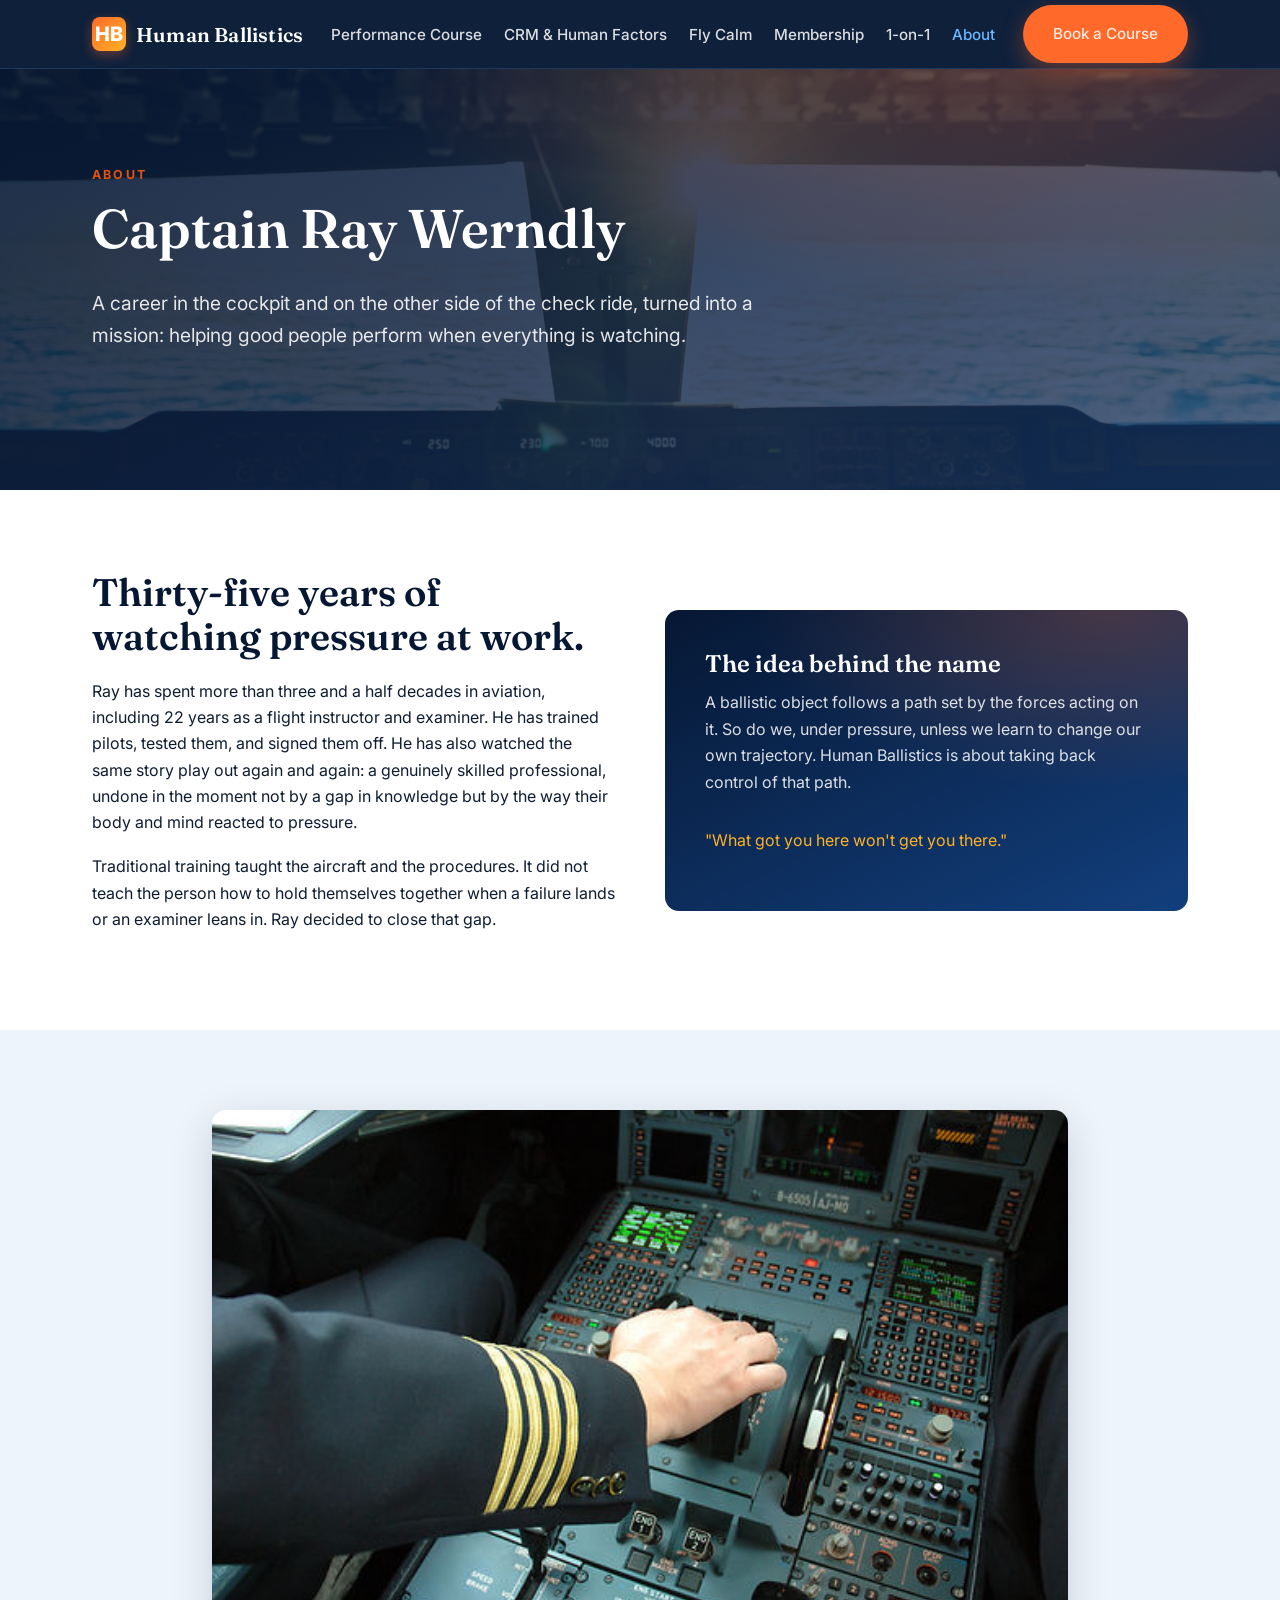
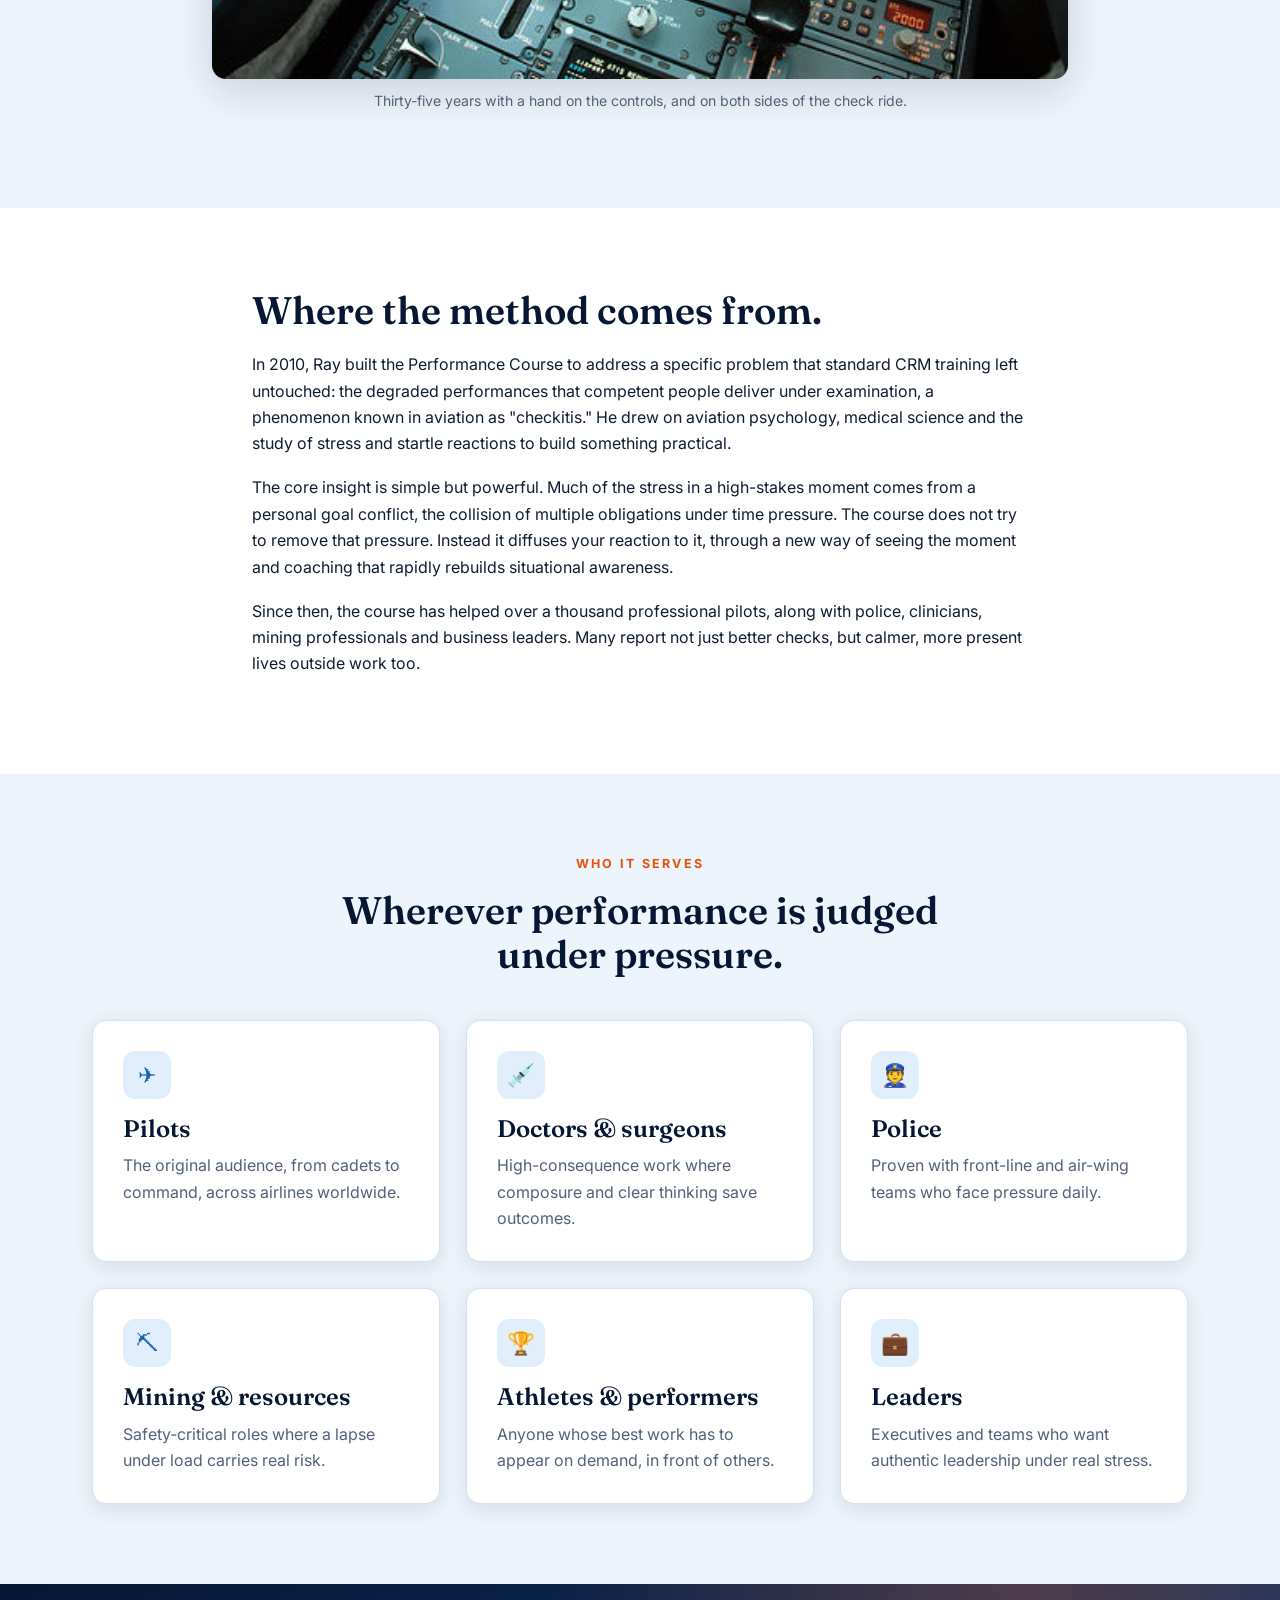
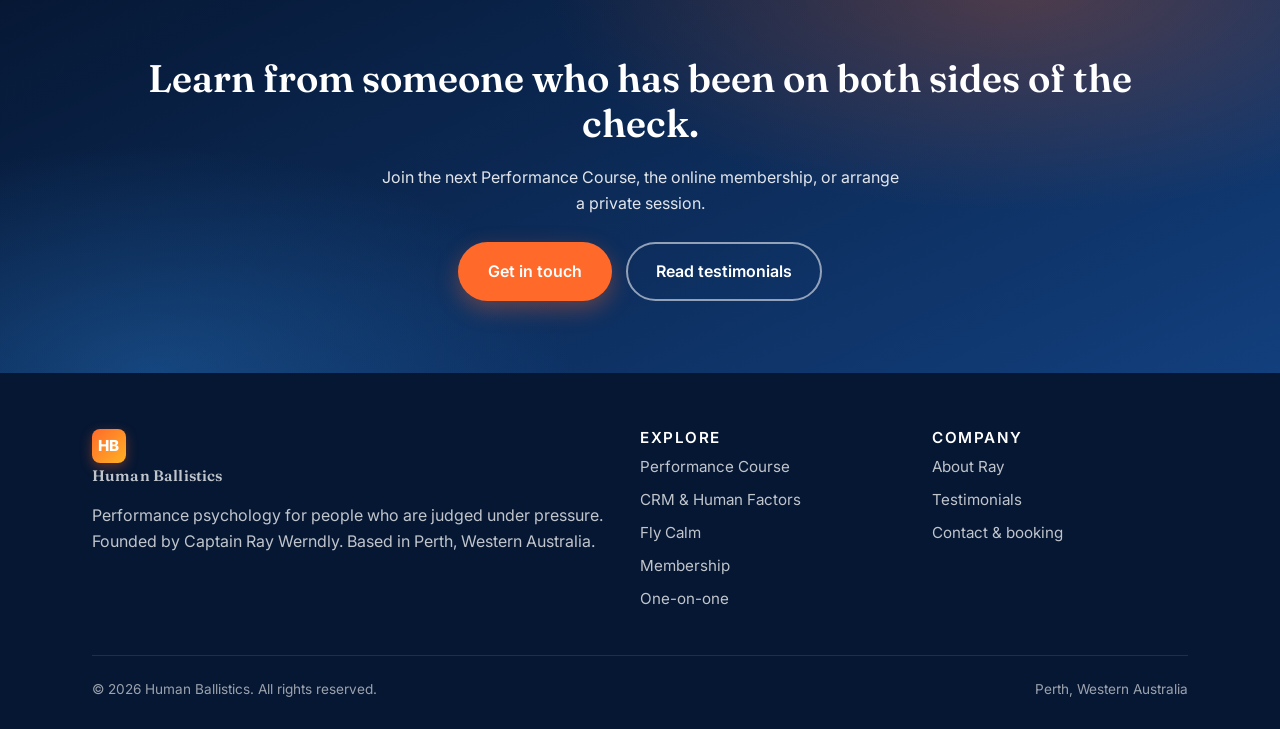
==== commit 5bac7cb0: "Add a distinct photo-hero background to every page (uniform gradient overlay, different image per pa" ====
--- a/about.html
+++ b/about.html
@@ -28,7 +28,7 @@
     </div>
   </header>
 
-  <section class="hero">
+  <section class="hero hero--photo" style="background-image:url('assets/about-hero.jpg')">
     <div class="container">
       <p class="eyebrow">About</p>
       <h1>Captain Ray Werndly</h1>
--- a/css/styles.css
+++ b/css/styles.css
@@ -369,16 +369,29 @@
   border-radius: 10px; padding: 16px 20px; color: var(--ink);
 }
 
-/* ---------- Photo hero (real cockpit-at-dusk image behind the gradient) ---------- */
+/* ---------- Photo hero (a real image behind the brand gradient) ----------
+   Each page sets its own background-image inline on the .hero--photo section,
+   for example: <section class="hero hero--photo" style="background-image:url('assets/xxx.jpg')">
+   The ::before overlay keeps the same darkening gradient and orange glow on
+   every page, so the heroes feel uniform while each photo differs.            */
 .hero--photo {
+  position: relative;
+  isolation: isolate;
+  background-size: cover;
+  background-position: center 40%;
+  background-repeat: no-repeat;
+}
+.hero--photo::before {
+  content: "";
+  position: absolute;
+  inset: 0;
+  z-index: 0;
+  pointer-events: none;
   background:
-    radial-gradient(1100px 480px at 80% -12%, rgba(255,106,43,0.32), transparent 60%),
-    linear-gradient(155deg, rgba(6,23,51,0.90) 0%, rgba(10,32,66,0.82) 48%, rgba(16,52,104,0.72) 100%),
-    url("../assets/hero-cockpit-dusk.jpg");
-  background-size: auto, auto, cover;
-  background-position: center, center, center 38%;
-  background-repeat: no-repeat;
-}
+    radial-gradient(1100px 480px at 80% -12%, rgba(255,106,43,0.30), transparent 60%),
+    linear-gradient(155deg, rgba(6,23,51,0.90) 0%, rgba(10,32,66,0.82) 48%, rgba(16,52,104,0.72) 100%);
+}
+.hero--photo > .container { position: relative; z-index: 1; }
 
 /* ---------- Images ---------- */
 .figure-img {
@@ -401,7 +414,13 @@
   box-shadow: var(--shadow);
 }
 .figure-dark img { width: 100%; border-radius: 8px; display: block; }
-.media-round { border-radius: var(--radius); box-shadow: var(--shadow); width: 100%; object-fit: cover; }
+.media-round { border-radius: var(--radius); box-shadow: var(--shadow); width: 100%; aspect-ratio: 3 / 2; object-fit: cover; display: block; }
+/* Wide cinematic banner (e.g. an airliner across the top of a page) */
+.banner-img {
+  width: 100%; aspect-ratio: 3 / 1; object-fit: cover; object-position: center 45%;
+  border-radius: var(--radius); box-shadow: var(--shadow); display: block;
+}
+@media (max-width: 700px) { .banner-img { aspect-ratio: 16 / 10; } }
 
 /* Small country flag next to a heading */
 .flag {
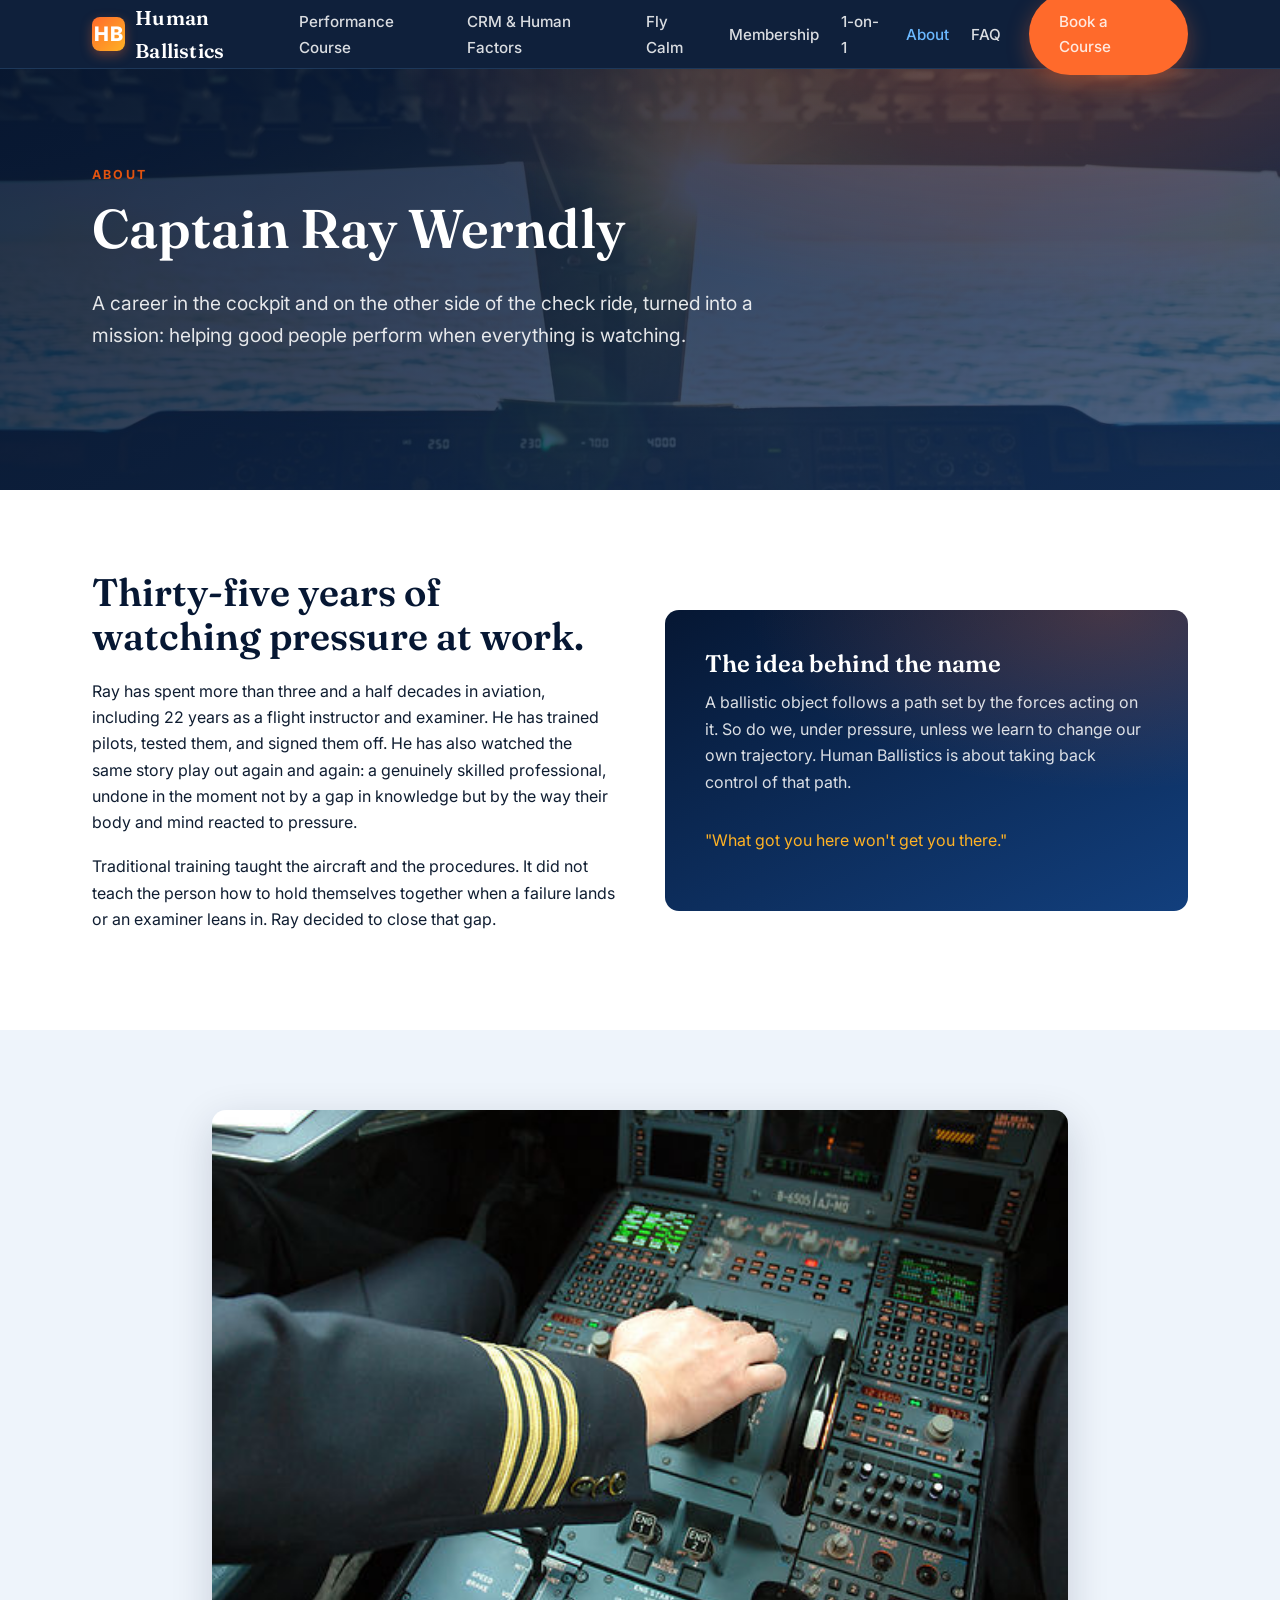
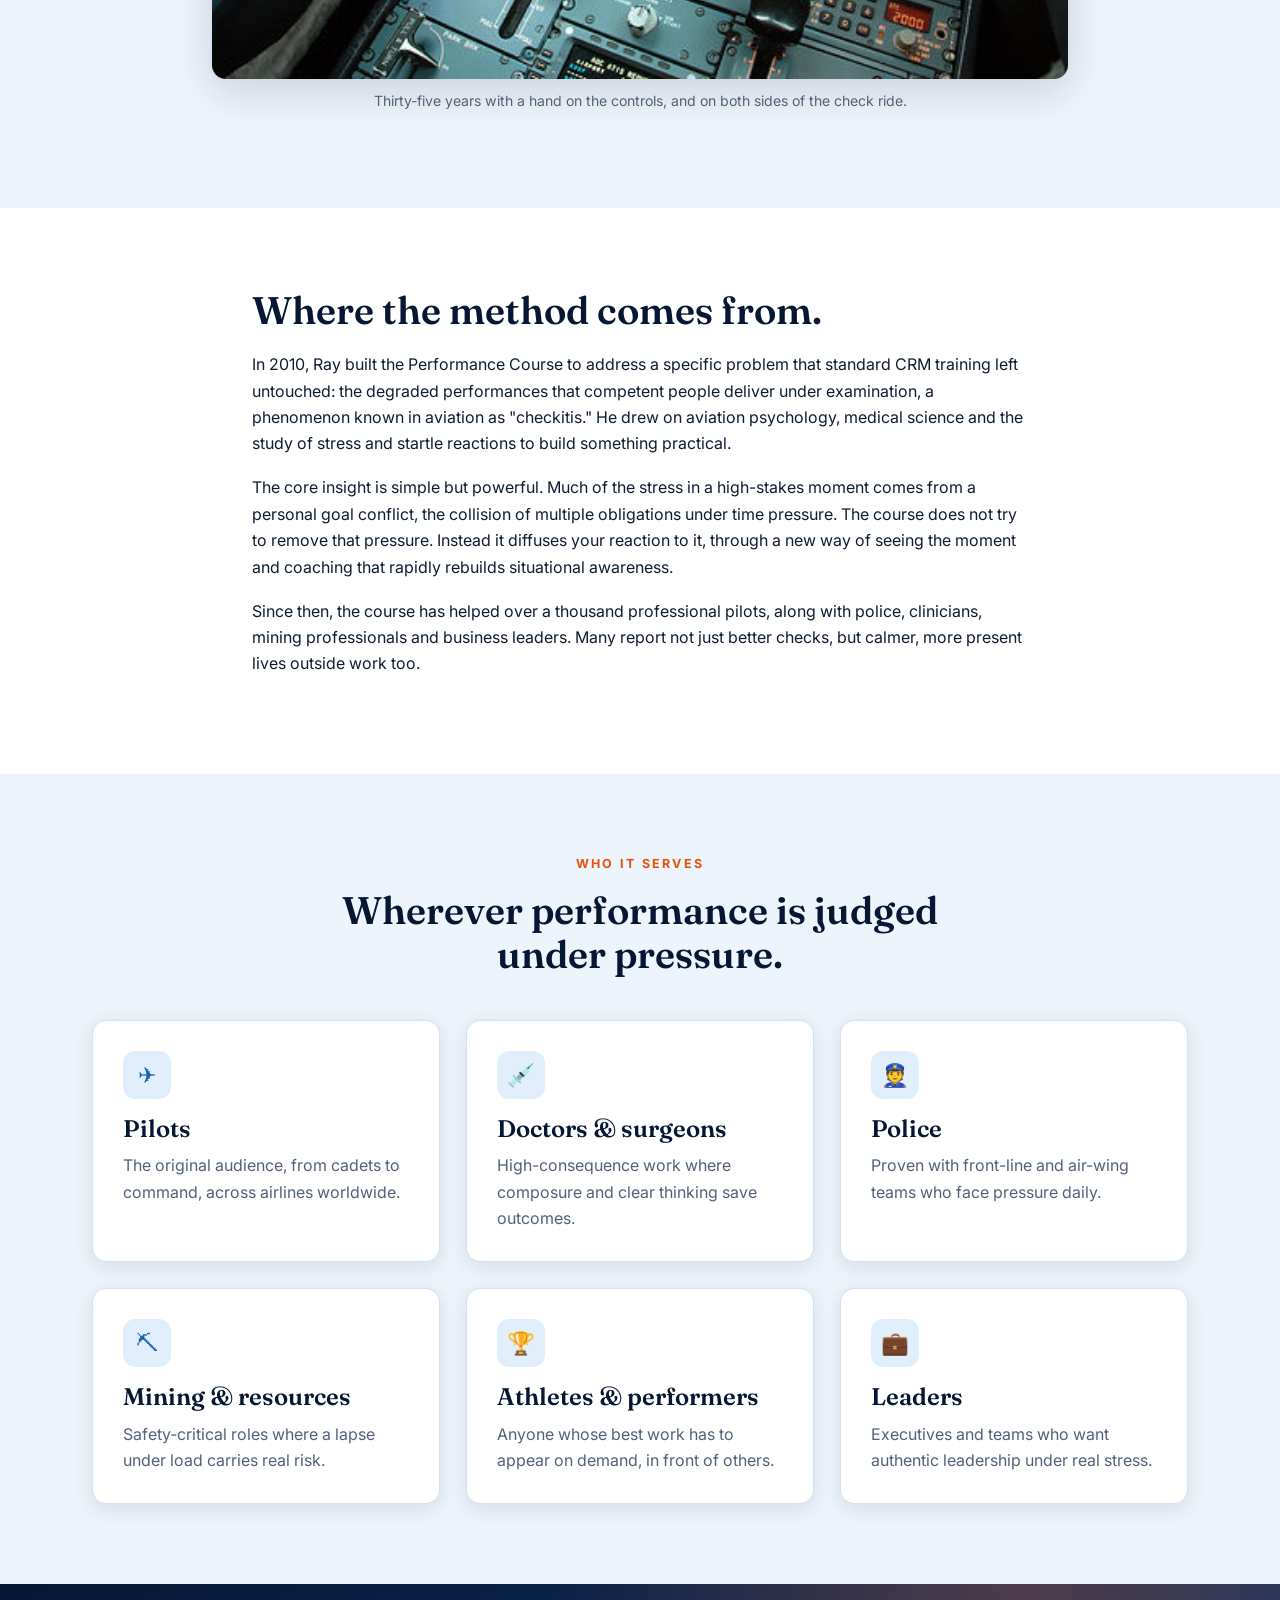
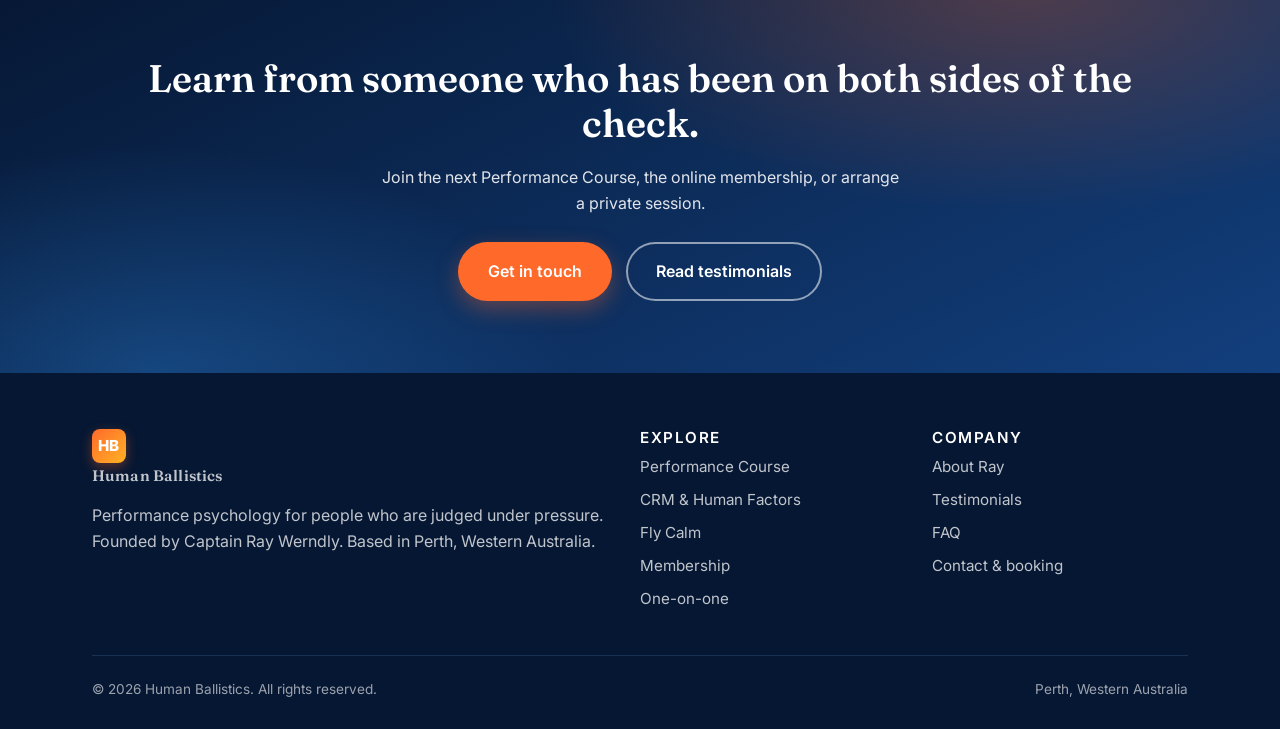
==== commit e471cbc8: "Add FAQ + knowledge-base page with photo hero; link it in nav and footer sitewide" ====
--- a/about.html
+++ b/about.html
@@ -23,6 +23,7 @@
         <li><a href="membership.html">Membership</a></li>
         <li><a href="one-on-one.html">1-on-1</a></li>
         <li><a class="active" href="about.html">About</a></li>
+        <li><a href="faq.html">FAQ</a></li>
         <li class="nav-cta"><a class="btn btn-primary" href="contact.html">Book a Course</a></li>
       </ul>
     </div>
@@ -114,6 +115,7 @@
           <h4>Company</h4>
           <a href="about.html">About Ray</a>
           <a href="testimonials.html">Testimonials</a>
+          <a href="faq.html">FAQ</a>
           <a href="contact.html">Contact &amp; booking</a>
         </div>
       </div>
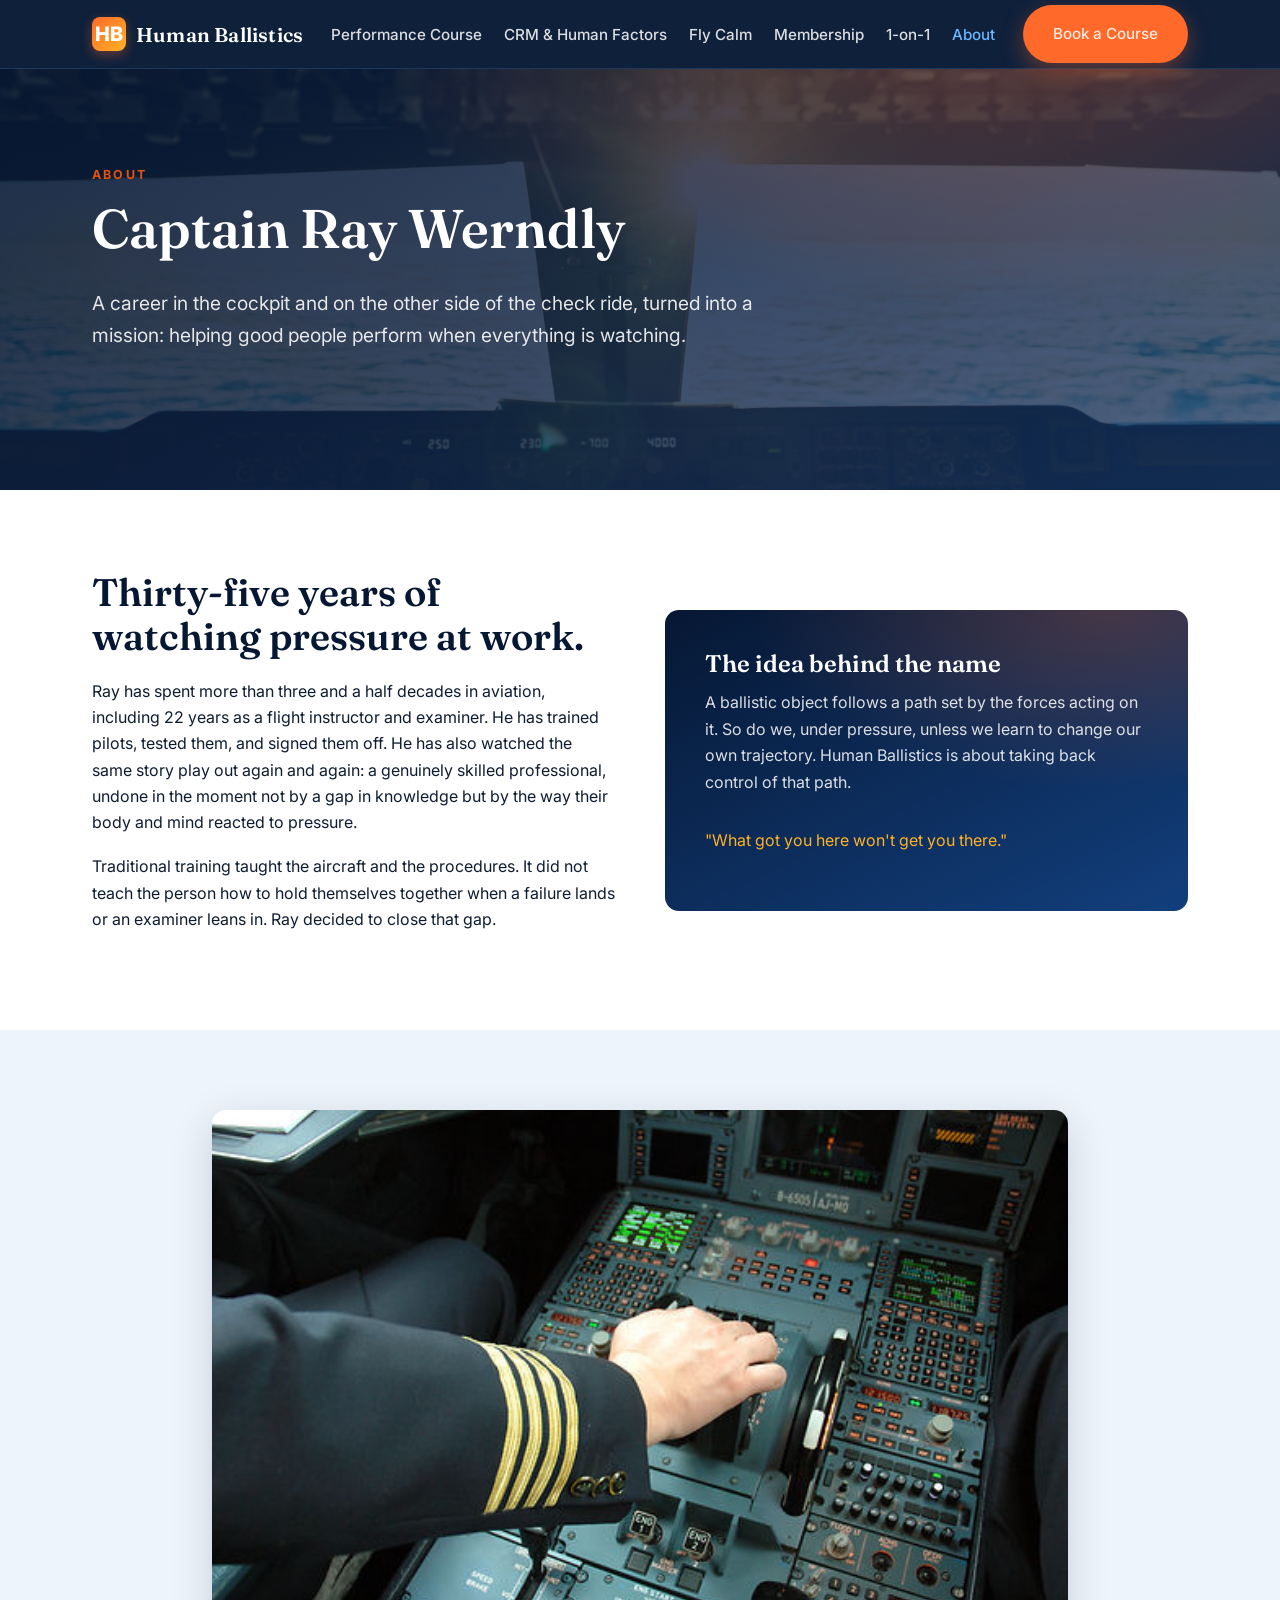
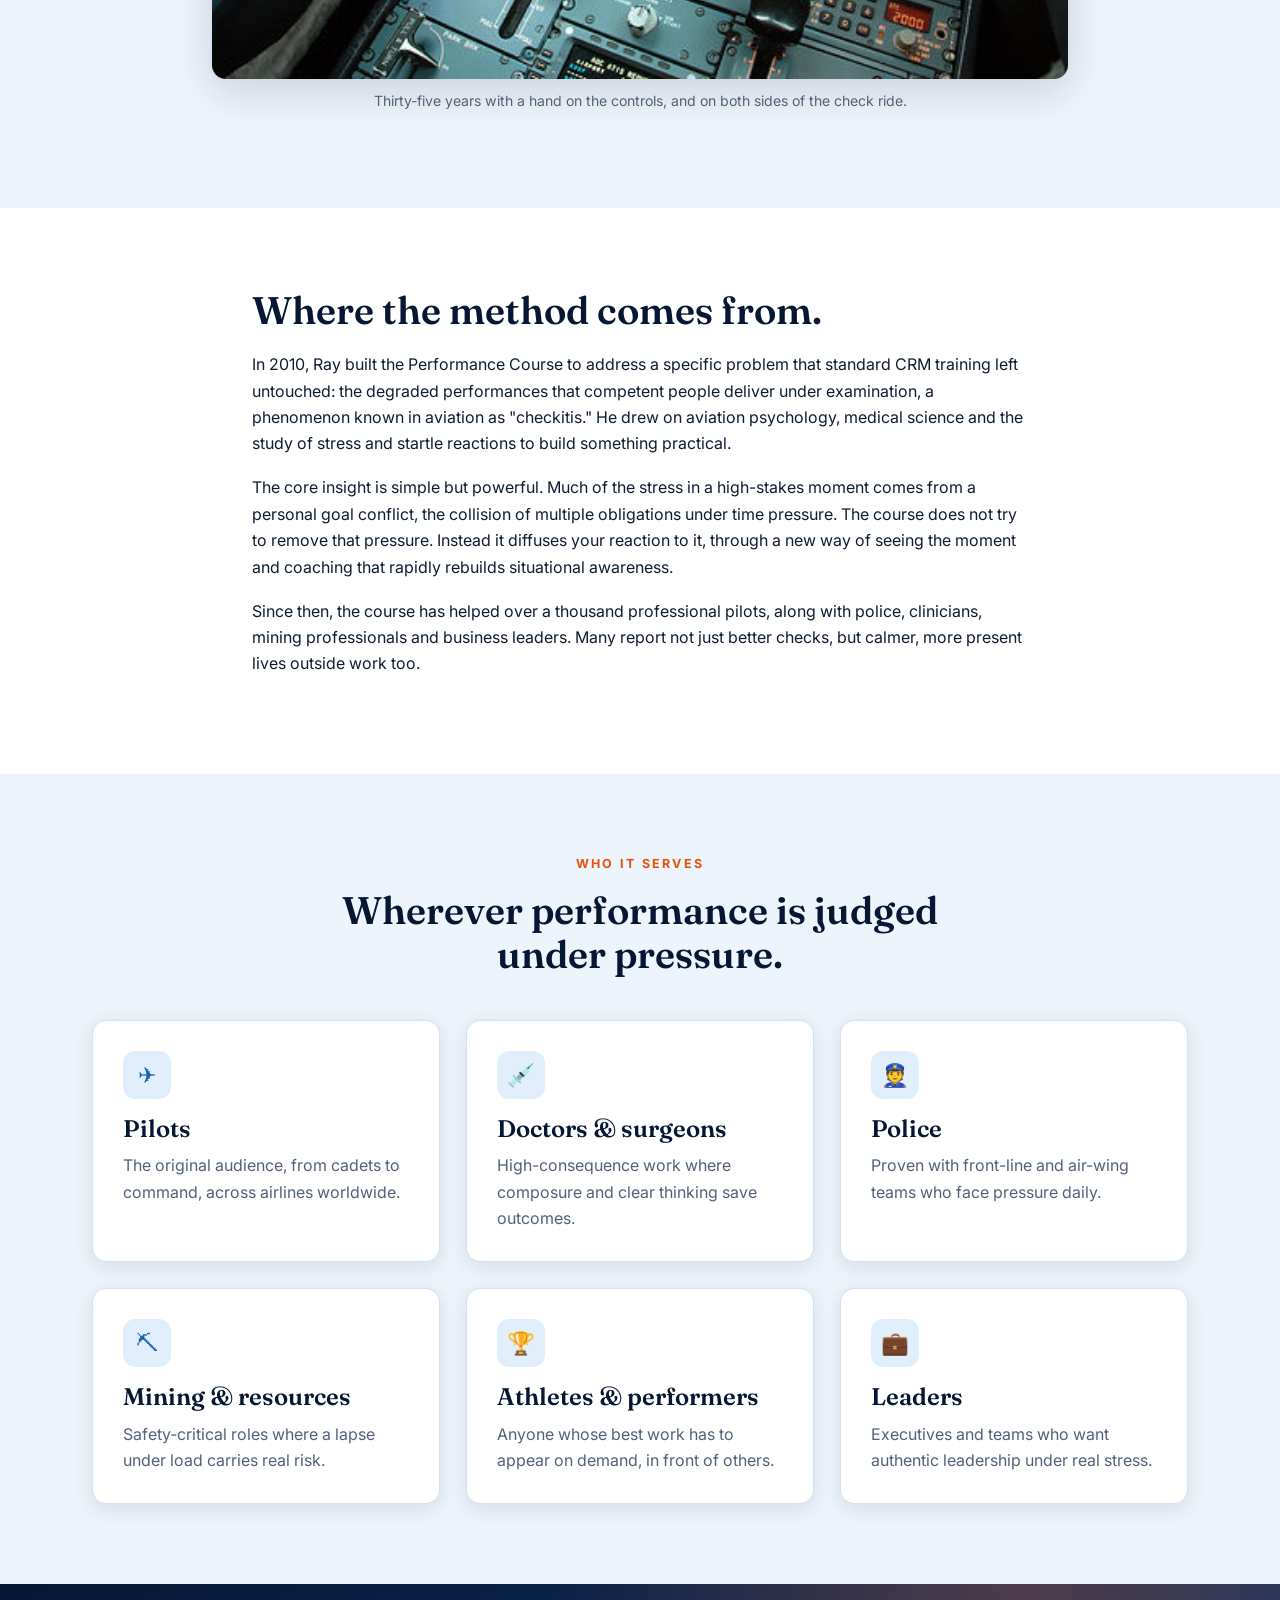
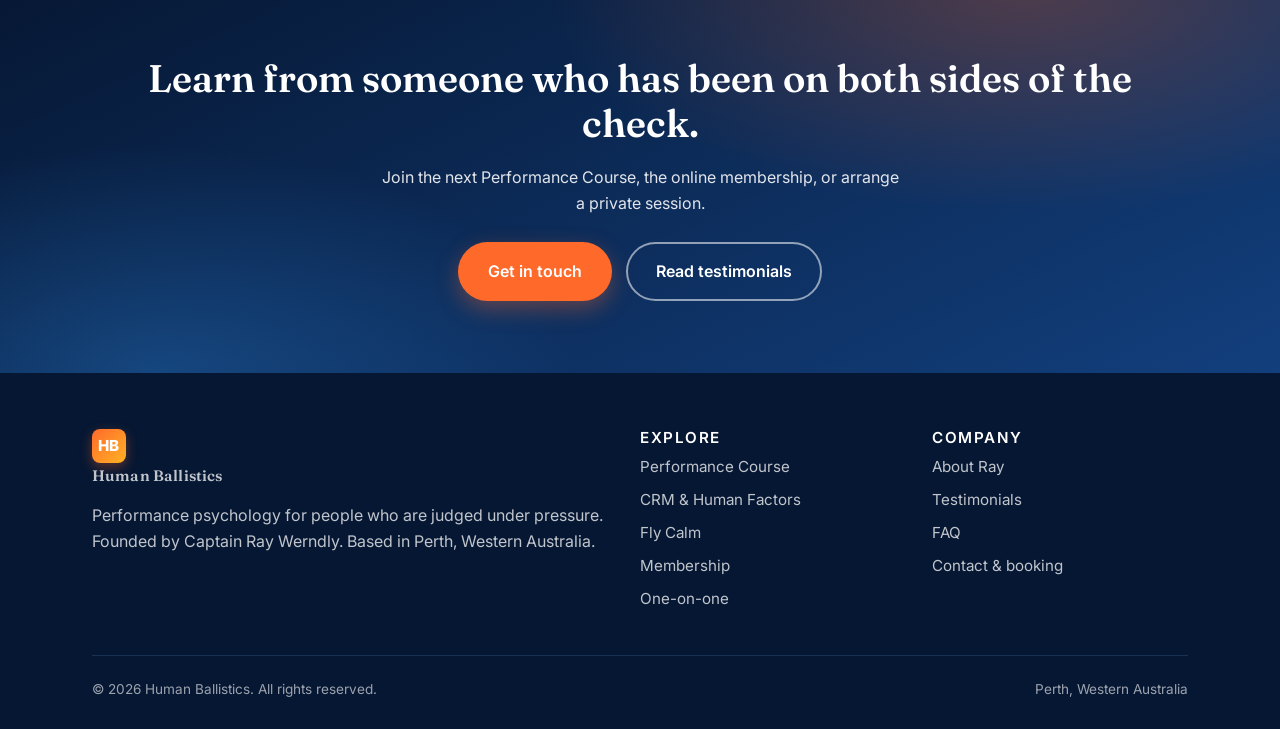
==== commit 473f640c: "Move FAQ out of top nav (footer only) so the main menu stays on one line" ====
--- a/about.html
+++ b/about.html
@@ -23,7 +23,6 @@
         <li><a href="membership.html">Membership</a></li>
         <li><a href="one-on-one.html">1-on-1</a></li>
         <li><a class="active" href="about.html">About</a></li>
-        <li><a href="faq.html">FAQ</a></li>
         <li class="nav-cta"><a class="btn btn-primary" href="contact.html">Book a Course</a></li>
       </ul>
     </div>
